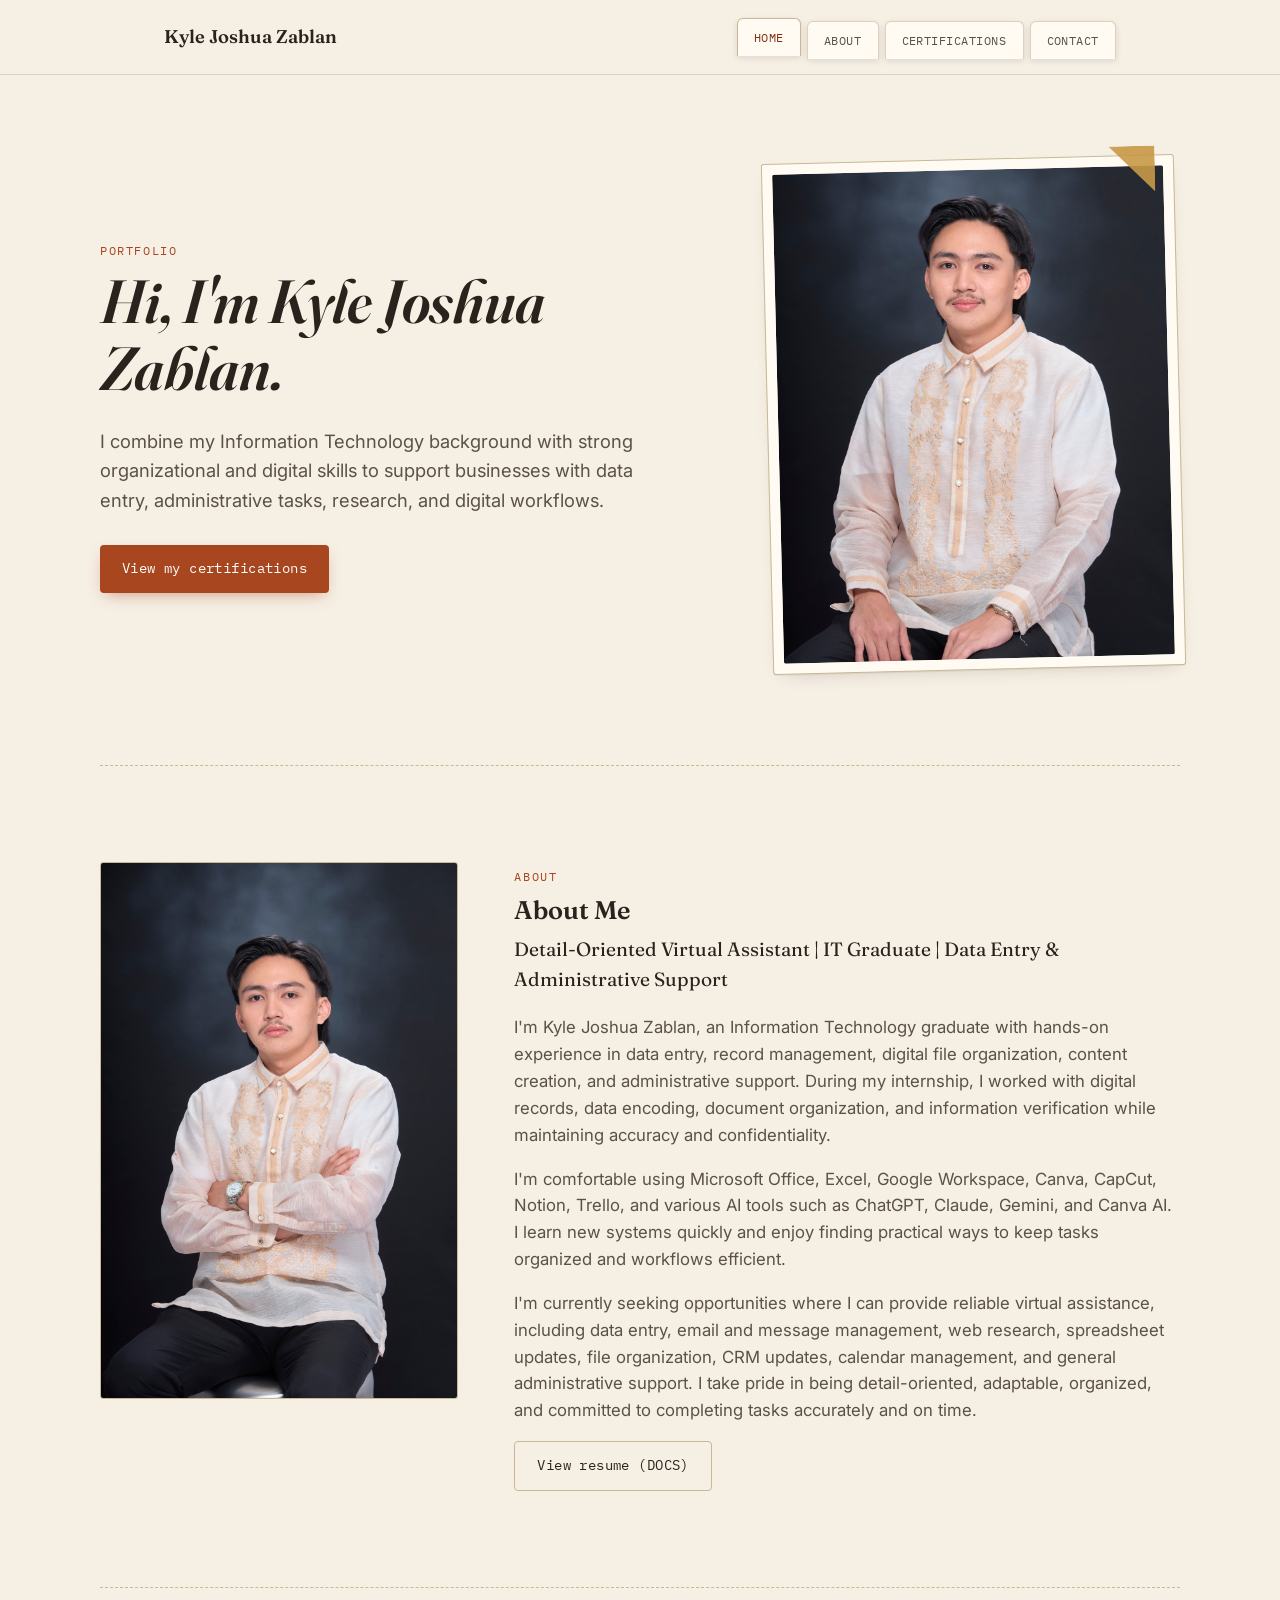
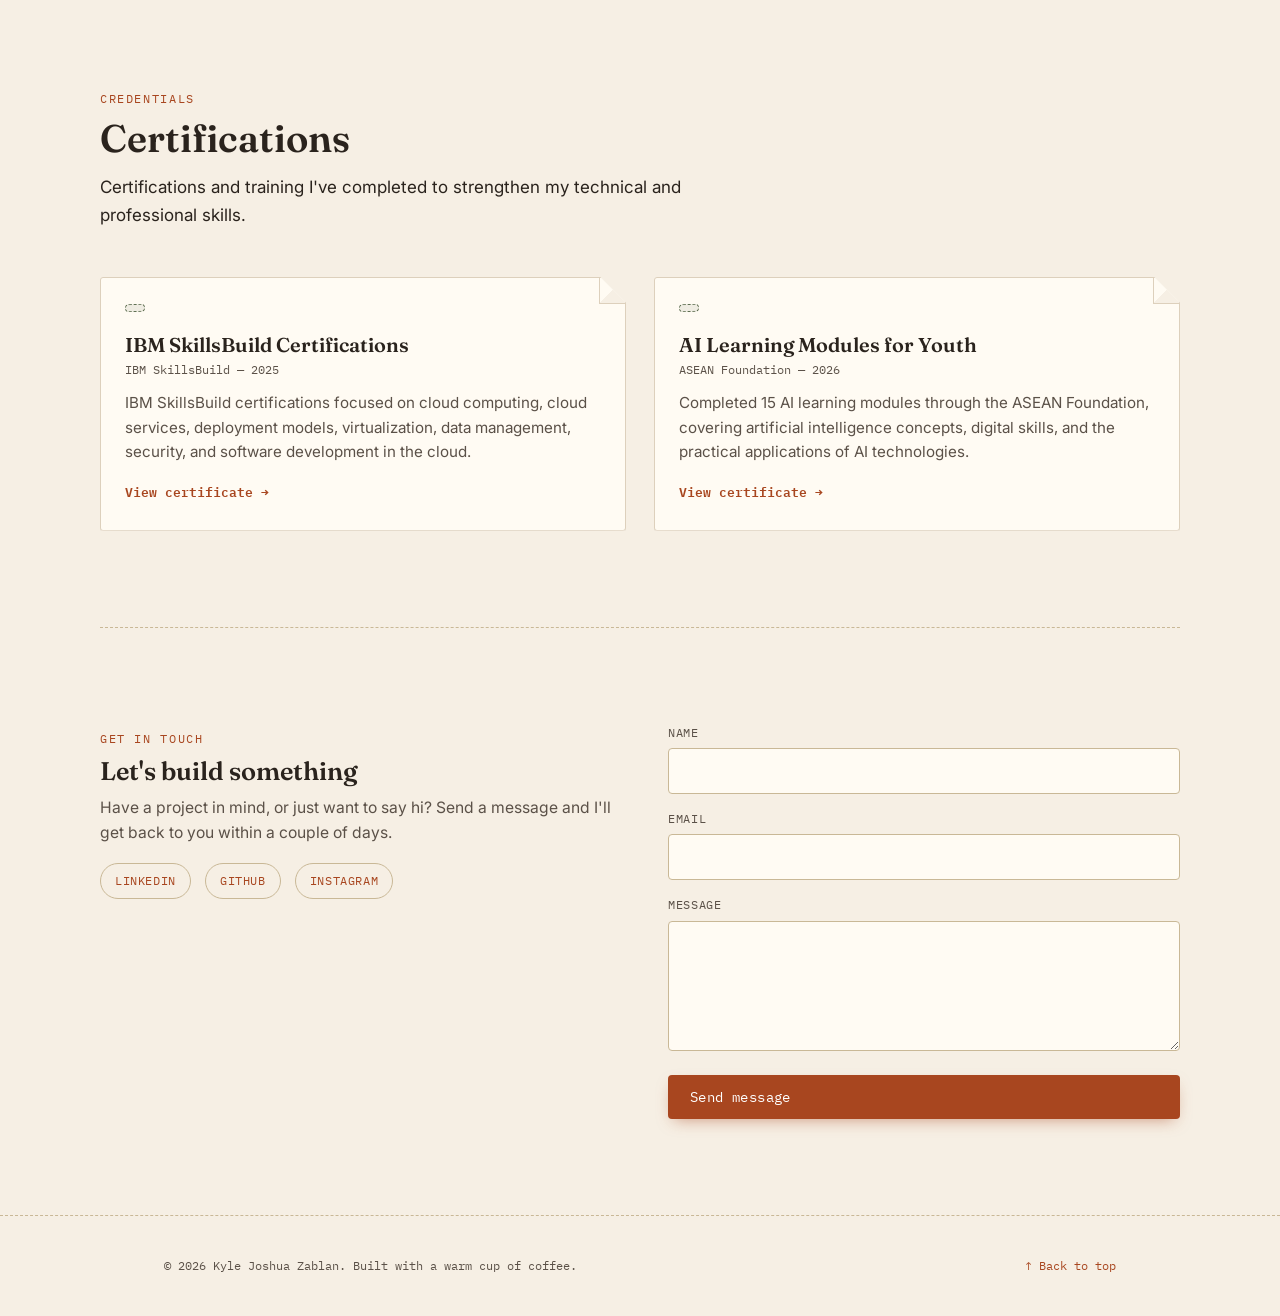
==== index.html @ 8d076476 "Add files via upload" ====
<!DOCTYPE html>
<html lang="en">
<head>
<meta charset="UTF-8">
<meta name="viewport" content="width=device-width, initial-scale=1.0">
<title>Kyle Joshua Zablan — Portfolio</title>
<meta name="description" content="Designer &amp; developer portfolio — selected work, resume, certifications, and contact.">
<link rel="preconnect" href="https://fonts.googleapis.com">
<link href="https://fonts.googleapis.com/css2?family=Fraunces:ital,opsz,wght@0,9..144,400;0,9..144,600;1,9..144,500&family=Inter:wght@400;500;600;700&family=IBM+Plex+Mono:wght@400;500&display=swap" rel="stylesheet">
<link rel="stylesheet" href="style.css">
</head>
<body>

<!-- ============================================
     HEADER / NAV
============================================= -->
<header class="wf-header">
  <div class="wf-header-inner">
    <a class="wf-brand" href="#home">Kyle Joshua Zablan</a>

    <button class="wf-nav-toggle" aria-label="Toggle navigation" aria-expanded="false">
      <span></span>
    </button>

    <ul class="wf-tabs" id="wf-primary-tabs">
      <li><a href="#home">Home</a></li>
      <li><a href="#about">About</a></li>
      <li><a href="#certifications">Certifications</a></li>
      <li><a href="#contact">Contact</a></li>
    </ul>
  </div>
</header>

<main>

  <!-- ============================================
       HERO
============================================= -->
  <section id="home" class="wf-section wf-hero wf-container">
    <div>
      <span class="wf-eyebrow">Portfolio</span>
      <h1>Hi, I'm Kyle Joshua Zablan.</h1>
      <p class="wf-sub">
        I combine my Information Technology background with strong organizational and digital skills to support 
        businesses with data entry, administrative tasks, research, and digital workflows.
      </p>
      <a class="wf-btn" href="#certifications">View my certifications</a>
    </div>

    <div class="wf-hero-photo">
      <img src="pictures\ABBD6137.JPEG" alt="Portrait of Kyle Joshua Zablan">
    </div>
  </section>


  <!-- ============================================
       ABOUT
============================================= -->
  <section id="about" class="wf-section wf-container wf-fade-in">
    <div class="wf-about">

      <div class="wf-about-photo">
        <img src="pictures\ORDQ8605.JPEG" alt="Kyle Joshua Zablan at work">
      </div>

      <div>
        <span class="wf-eyebrow">About</span>
        <h2>About Me</h2>

        <div class="wf-about-bio">
          <p>
            Detail-Oriented Virtual Assistant | IT Graduate | Data Entry & Administrative Support
          </p>

          <p>
            I'm Kyle Joshua Zablan, an Information Technology graduate with hands-on experience in data entry, record management,
            digital file organization, content creation, and administrative support. During my internship, I worked with digital records,
            data encoding, document organization, and information verification while maintaining accuracy and confidentiality.</p>
          <p>
            I'm comfortable using Microsoft Office, Excel, Google Workspace, Canva, CapCut, Notion, Trello, and various AI tools such as
            ChatGPT, Claude, Gemini, and Canva AI. I learn new systems quickly and enjoy finding practical ways to keep tasks organized 
            and workflows efficient.</p>
          <p>
            I'm currently seeking opportunities where I can provide reliable virtual assistance, including data entry, email and message 
            management, web research, spreadsheet updates, file organization, CRM updates, calendar management, and general administrative
            support. I take pride in being detail-oriented, adaptable, organized, and committed to completing tasks accurately and on time.</p>
        </div>

        <a class="wf-btn wf-btn-ghost"
           href="https://docs.google.com/document/d/1jFrZk2S_K6c-Wsl9xhwJBnlsjXEmXntvbH7w4dUqqzw/edit?usp=sharing"
           target="_blank"
           rel="noopener">
          View resume (DOCS)
        </a>
      </div>

    </div>
  </section>

  <!-- ============================================
       CERTIFICATIONS
       Add your certificates here
============================================= -->
  <section id="certifications" class="wf-section wf-container wf-fade-in">

    <div class="wf-section-head">
      <span class="wf-eyebrow">Credentials</span>
      <h2>Certifications</h2>

      <p>
        Certifications and training I've completed to strengthen
        my technical and professional skills.
      </p>
    </div>


    <div class="wf-grid">

      <!-- CERTIFICATION 1 -->
      <article class="wf-card">

        <span class="wf-card-tag">
          
        </span>

        <h3>
          IBM SkillsBuild Certifications
        </h3>

        <p class="wf-card-meta">
          IBM SkillsBuild — 2025
        </p>

        <p class="wf-card-excerpt">
          IBM SkillsBuild certifications focused on cloud computing, cloud services, deployment models, 
          virtualization, data management, security, and software development in the cloud.
        </p>

        <a class="wf-card-link"
           href="IBM SkillsBuild Certificate.pdf"
           target="_blank"
           rel="noopener">
          View certificate
         
        </a>

      </article>


      <!-- CERTIFICATION 2 -->
      <article class="wf-card">

        <span class="wf-card-tag">
          
        </span>

        <h3>
          AI Learning Modules for Youth
        </h3>

        <p class="wf-card-meta">
          ASEAN Foundation — 2026
        </p>

        <p class="wf-card-excerpt">
          Completed 15 AI learning modules through the ASEAN Foundation, covering artificial intelligence concepts, 
          digital skills, and the practical applications of AI technologies.
        </p>

        <a class="wf-card-link"
           href="AI Learning Modules for Youth Certificate.pdf"
           target="_blank"
           rel="noopener">
          View certificate
        </a>

      </article>


      <!-- CERTIFICATION 3 
      <article class="wf-card">

        <span class="wf-card-tag">
          Virtual Assistance
        </span>

        <h3>
          Virtual Assistant Certification
        </h3>

        <p class="wf-card-meta">
          Issuing Organization · 2026
        </p>

        <p class="wf-card-excerpt">
          Training focused on administrative support, communication,
          productivity tools, and remote work.
        </p>

        <a class="wf-card-link"
           href="certifications/virtual-assistant-certification.pdf"
           target="_blank"
           rel="noopener">
          View certificate
        </a>

      </article>


      ============================================
      COPY THIS BLOCK TO ADD ANOTHER CERTIFICATE
      ============================================

      <article class="wf-card">

        <span class="wf-card-tag">
          CATEGORY
        </span>

        <h3>
          CERTIFICATION NAME
        </h3>

        <p class="wf-card-meta">
          ISSUING ORGANIZATION · YEAR
        </p>

        <p class="wf-card-excerpt">
          Short description of your certification.
        </p>

        <a class="wf-card-link"
           href="certifications/YOUR-FILE.pdf"
           target="_blank"
           rel="noopener">
          View certificate
        </a>

      </article>

      -->

    </div>
  </section>


  <!-- ============================================
       CONTACT
============================================= -->
  <section id="contact" class="wf-section wf-container wf-fade-in">

    <div class="wf-contact">

      <div>

        <span class="wf-eyebrow">Get in touch</span>

        <h2>Let's build something</h2>

        <p class="wf-contact-side">
          Have a project in mind, or just want to say hi?
          Send a message and I'll get back to you within a couple of days.
        </p>

        <div class="wf-social">

          <a href="#" target="_blank" rel="noopener">
            LinkedIn
          </a>

          <a href="#" target="_blank" rel="noopener">
            GitHub
          </a>

          <a href="#" target="_blank" rel="noopener">
            Instagram
          </a>

        </div>

      </div>


      <div>

        <div id="wf-form-msg"
             class="wf-form-msg"
             hidden>
        </div>

        <form class="wf-form" id="wf-contact-form">

          <div class="wf-field">

            <label for="wf_name">
              Name
            </label>

            <input type="text"
                   id="wf_name"
                   name="name"
                   required>

          </div>


          <div class="wf-field">

            <label for="wf_email">
              Email
            </label>

            <input type="email"
                   id="wf_email"
                   name="email"
                   required>

          </div>


          <div class="wf-field">

            <label for="wf_message">
              Message
            </label>

            <textarea id="wf_message"
                      name="message"
                      required></textarea>

          </div>


          <button type="submit" class="wf-btn">
            Send message
          </button>

        </form>

      </div>

    </div>

  </section>

</main>


<!-- ============================================
     FOOTER
============================================= -->
<footer class="wf-footer">

  <div class="wf-container wf-footer-inner">

    <span class="wf-footer-text">
      © 2026 Kyle Joshua Zablan. Built with a warm cup of coffee.
    </span>

    <a class="wf-to-top" href="#home">
      ↑ Back to top
    </a>

  </div>

</footer>


<script src="script.js"></script>

</body>
</html>
---- style.css ----
/*
  Warmfolio — static portfolio stylesheet
  A one-page portfolio built around the idea of a physical portfolio
  folder: tabbed navigation, index-card projects, a stitched resume
  timeline. Plain CSS, no build step, no framework.
*/

/* ---------------------------------------------
   0. Design tokens
--------------------------------------------- */
:root{
  --color-paper: #F6EFE4;      /* warm cream page background */
  --color-card:  #FFFBF3;      /* card surface, slightly lighter */
  --color-ink:   #2A231D;      /* warm near-black for text */
  --color-ink-soft: #5B5148;   /* muted body text */
  --color-rust:  #A8461F;      /* primary accent: burnt terracotta */
  --color-rust-dark: #833011;
  --color-gold:  #C89A48;      /* secondary accent: brass */
  --color-moss:  #5F6F52;      /* tertiary accent: deep sage */
  --color-line:  #DDD0BC;      /* hairline / stitch color */
  --color-line-strong: #C9B896;

  --font-display: "Fraunces", Georgia, serif;
  --font-body: "Inter", -apple-system, BlinkMacSystemFont, "Segoe UI", sans-serif;
  --font-mono: "IBM Plex Mono", ui-monospace, SFMono-Regular, monospace;

  --radius-card: 3px;
  --shadow-card: 0 1px 0 rgba(42,35,29,0.05), 0 8px 20px -12px rgba(42,35,29,0.25);
  --shadow-tab: 0 2px 6px rgba(42,35,29,0.12);

  --max-width: 1080px;
  --gutter: clamp(20px, 5vw, 64px);
}

/* ---------------------------------------------
   1. Reset & base
--------------------------------------------- */
*, *::before, *::after{ box-sizing: border-box; }
html{ scroll-behavior: smooth; }
@media (prefers-reduced-motion: reduce){
  html{ scroll-behavior: auto; }
  *, *::before, *::after{ animation-duration: 0.01ms !important; animation-iteration-count: 1 !important; transition-duration: 0.01ms !important; }
}
body{
  margin: 0;
  background: var(--color-paper);
  color: var(--color-ink);
  font-family: var(--font-body);
  font-size: 17px;
  line-height: 1.6;
  -webkit-font-smoothing: antialiased;
}
img{ max-width: 100%; display: block; }
a{ color: var(--color-rust); text-decoration: none; }
a:hover{ color: var(--color-rust-dark); }
h1,h2,h3,h4{ font-family: var(--font-display); font-weight: 600; line-height: 1.1; margin: 0 0 0.4em; color: var(--color-ink); }
p{ margin: 0 0 1em; }
ul{ margin:0; padding:0; list-style:none; }
button{ font-family: inherit; }
:focus-visible{ outline: 2px solid var(--color-rust); outline-offset: 3px; }

.wf-container{ max-width: var(--max-width); margin: 0 auto; padding: 0 var(--gutter); }
.wf-eyebrow{
  font-family: var(--font-mono);
  font-size: 0.72rem;
  letter-spacing: 0.14em;
  text-transform: uppercase;
  color: var(--color-rust);
  display: inline-block;
  margin-bottom: 0.75em;
}
.wf-section{ padding: 96px 0; position: relative; }
.wf-section + .wf-section{ border-top: 1px dashed var(--color-line-strong); }
.wf-section-head{ max-width: 620px; margin-bottom: 48px; }
.wf-section-head h2{ font-size: clamp(1.8rem, 3vw, 2.4rem); }
.wf-fade-in{ opacity: 0; transform: translateY(14px); transition: opacity .6s ease, transform .6s ease; }
.wf-fade-in.is-visible{ opacity: 1; transform: none; }

/* ---------------------------------------------
   2. Header / folder-tab navigation
--------------------------------------------- */
.wf-header{
  position: sticky; top: 0; z-index: 40;
  background: var(--color-paper);
  border-bottom: 1px solid var(--color-line);
}
.wf-header-inner{
  display: flex; align-items: center; justify-content: space-between;
  padding: 18px var(--gutter);
  max-width: var(--max-width); margin: 0 auto;
}
.wf-brand{ font-family: var(--font-display); font-weight: 600; font-size: 1.15rem; color: var(--color-ink); }
.wf-brand:hover{ color: var(--color-ink); }

.wf-tabs{ display: flex; gap: 6px; }
.wf-tabs li{ position: relative; }
.wf-tabs a{
  display: inline-block;
  font-family: var(--font-mono);
  font-size: 0.78rem;
  letter-spacing: 0.04em;
  text-transform: uppercase;
  color: var(--color-ink-soft);
  background: var(--color-card);
  padding: 9px 16px 8px;
  border: 1px solid var(--color-line);
  border-bottom: none;
  border-radius: 6px 6px 0 0;
  transform: translateY(3px);
  box-shadow: var(--shadow-tab);
}
.wf-tabs a:hover, .wf-tabs a.is-active{
  color: var(--color-rust-dark);
  transform: translateY(0);
  border-color: var(--color-line-strong);
}

.wf-nav-toggle{
  display: none;
  background: none; border: 1px solid var(--color-line-strong); border-radius: 6px;
  padding: 8px 10px; cursor: pointer;
}
.wf-nav-toggle span, .wf-nav-toggle span::before, .wf-nav-toggle span::after{
  content: ""; display: block; width: 20px; height: 2px; background: var(--color-ink); position: relative;
}
.wf-nav-toggle span::before{ position: absolute; top: -6px; }
.wf-nav-toggle span::after{ position: absolute; top: 6px; }

@media (max-width: 780px){
  .wf-nav-toggle{ display: block; }
  .wf-tabs{
    position: absolute; top: 100%; left: 0; right: 0;
    flex-direction: column; gap: 0;
    background: var(--color-paper);
    border-bottom: 1px solid var(--color-line);
    padding: 8px var(--gutter) 16px;
    display: none;
  }
  .wf-tabs.is-open{ display: flex; }
  .wf-tabs a{ border-radius: 6px; border-bottom: 1px solid var(--color-line); transform: none; box-shadow: none; width: 100%; }
}

/* ---------------------------------------------
   3. Hero
--------------------------------------------- */
.wf-hero{
  padding: 84px 0 96px;
  display: grid;
  grid-template-columns: 1.2fr 0.8fr;
  gap: 48px;
  align-items: center;
}
.wf-hero h1{
  font-size: clamp(2.4rem, 5vw, 3.8rem);
  font-style: italic;
  font-variation-settings: "opsz" 144;
}
.wf-hero .wf-sub{ font-size: 1.15rem; color: var(--color-ink-soft); max-width: 46ch; margin-bottom: 1.6em; }
.wf-btn{
  display: inline-flex; align-items: center; gap: 8px;
  background: var(--color-rust); color: #fff;
  font-family: var(--font-mono); font-size: 0.85rem; letter-spacing: 0.03em;
  padding: 13px 22px; border-radius: 4px;
  border: none; cursor: pointer;
  box-shadow: 0 6px 16px -6px rgba(168,70,31,0.55);
}
.wf-btn:hover{ background: var(--color-rust-dark); color: #fff; }
.wf-btn.wf-btn-ghost{
  background: transparent; color: var(--color-ink); border: 1px solid var(--color-line-strong);
  box-shadow: none;
}
.wf-btn.wf-btn-ghost:hover{ border-color: var(--color-rust); color: var(--color-rust-dark); }

.wf-hero-photo{
  position: relative;
  border: 1px solid var(--color-line-strong);
  border-radius: var(--radius-card);
  background: var(--color-card);
  padding: 10px;
  box-shadow: var(--shadow-card);
  transform: rotate(-1.4deg);
}
.wf-hero-photo img{ border-radius: 2px; aspect-ratio: 4/5; object-fit: cover; width: 100%; }
.wf-hero-photo::after{
  content: "";
  position: absolute; inset: -6px -6px auto auto; top: -10px; right: 18px;
  width: 46px; height: 46px;
  background: var(--color-gold);
  clip-path: polygon(0 0, 100% 0, 100% 100%);
  opacity: 0.9;
}

@media (max-width: 780px){
  .wf-hero{ grid-template-columns: 1fr; }
  .wf-hero-photo{ order: -1; max-width: 260px; margin: 0 auto; }
}

/* ---------------------------------------------
   4. About
--------------------------------------------- */
.wf-about{ display: grid; grid-template-columns: 0.7fr 1.3fr; gap: 56px; align-items: start; }
.wf-about-photo{ border-radius: var(--radius-card); overflow: hidden; border: 1px solid var(--color-line-strong); }
.wf-about-bio{ font-size: 1.05rem; color: var(--color-ink-soft); }
.wf-about-bio p:first-child{ font-size: 1.2rem; color: var(--color-ink); font-family: var(--font-display); }
@media (max-width: 780px){ .wf-about{ grid-template-columns: 1fr; } .wf-about-photo{ max-width: 220px; } }

/* ---------------------------------------------
   5. Work — index-card project grid
--------------------------------------------- */
.wf-grid{ display: grid; grid-template-columns: repeat(auto-fit, minmax(280px, 1fr)); gap: 28px; }
.wf-card{
  position: relative;
  background: var(--color-card);
  border: 1px solid var(--color-line);
  border-radius: var(--radius-card);
  padding: 26px 24px 24px;
  box-shadow: var(--shadow-card);
  clip-path: polygon(0 0, calc(100% - 26px) 0, 100% 26px, 100% 100%, 0 100%);
}
.wf-card::before{
  content: "";
  position: absolute; top: 0; right: 0;
  width: 26px; height: 26px;
  background: linear-gradient(135deg, transparent 50%, var(--color-paper) 50%);
  border-left: 1px solid var(--color-line);
  border-bottom: 1px solid var(--color-line);
}
.wf-card-tag{
  display: inline-block;
  font-family: var(--font-mono); font-size: 0.68rem; letter-spacing: 0.08em; text-transform: uppercase;
  color: var(--color-moss);
  background: rgba(95,111,82,0.1);
  border: 1px dashed var(--color-moss);
  padding: 3px 9px;
  border-radius: 20px;
  transform: rotate(-2deg);
  margin-bottom: 14px;
}
.wf-card h3{ font-size: 1.25rem; margin-bottom: 4px; }
.wf-card h3 a{ color: var(--color-ink); }
.wf-card h3 a:hover{ color: var(--color-rust-dark); }
.wf-card-meta{ font-family: var(--font-mono); font-size: 0.76rem; color: var(--color-ink-soft); margin-bottom: 12px; }
.wf-card-excerpt{ color: var(--color-ink-soft); font-size: 0.95rem; margin-bottom: 14px; }
.wf-card-link{ font-family: var(--font-mono); font-size: 0.82rem; font-weight: 600; }
.wf-card-link::after{ content: " →"; }

/* ---------------------------------------------
   6. Resume — stitched timeline
--------------------------------------------- */
.wf-resume-cols{ display: grid; grid-template-columns: 1fr 1fr; gap: 56px; }
.wf-resume-col h3{
  font-family: var(--font-mono); font-size: 0.85rem; letter-spacing: 0.1em; text-transform: uppercase;
  color: var(--color-rust); margin-bottom: 22px; padding-bottom: 10px;
  border-bottom: 1px dashed var(--color-line-strong);
}
.wf-resume-item{ display: grid; grid-template-columns: 96px 1fr; gap: 18px; padding: 16px 0; border-bottom: 1px dotted var(--color-line); }
.wf-resume-item:last-child{ border-bottom: none; }
.wf-resume-date{ font-family: var(--font-mono); font-size: 0.75rem; color: var(--color-ink-soft); padding-top: 4px; }
.wf-resume-role{ font-size: 1.05rem; margin-bottom: 2px; }
.wf-resume-org{ font-size: 0.9rem; color: var(--color-rust-dark); margin-bottom: 6px; font-weight: 600; }
.wf-resume-desc{ font-size: 0.92rem; color: var(--color-ink-soft); }
.wf-resume-empty{ color: var(--color-ink-soft); font-size: 0.9rem; font-style: italic; }
@media (max-width: 780px){ .wf-resume-cols{ grid-template-columns: 1fr; } }

/* ---------------------------------------------
   7. Contact
--------------------------------------------- */
.wf-contact{ display: grid; grid-template-columns: 1fr 1fr; gap: 56px; }
.wf-form{ display: grid; gap: 16px; }
.wf-field label{ display: block; font-family: var(--font-mono); font-size: 0.72rem; text-transform: uppercase; letter-spacing: 0.06em; color: var(--color-ink-soft); margin-bottom: 6px; }
.wf-field input, .wf-field textarea{
  width: 100%; font-family: var(--font-body); font-size: 1rem;
  padding: 12px 14px; border: 1px solid var(--color-line-strong); border-radius: 4px;
  background: var(--color-card); color: var(--color-ink);
}
.wf-field textarea{ min-height: 130px; resize: vertical; }
.wf-honeypot{ position: absolute; left: -9999px; opacity: 0; }
.wf-form-msg{ padding: 12px 16px; border-radius: 4px; font-size: 0.92rem; margin-bottom: 8px; }
.wf-form-msg.success{ background: rgba(95,111,82,0.14); color: var(--color-moss); border: 1px solid var(--color-moss); }
.wf-form-msg.error{ background: rgba(168,70,31,0.1); color: var(--color-rust-dark); border: 1px solid var(--color-rust); }

.wf-contact-side{ font-size: 0.98rem; color: var(--color-ink-soft); }
.wf-contact-side a{ color: var(--color-ink); font-weight: 600; }
.wf-social{ display: flex; gap: 14px; margin-top: 18px; flex-wrap: wrap; }
.wf-social a{
  font-family: var(--font-mono); font-size: 0.78rem; text-transform: uppercase; letter-spacing: 0.05em;
  border: 1px solid var(--color-line-strong); border-radius: 20px; padding: 7px 14px;
}
.wf-social a:hover{ border-color: var(--color-rust); color: var(--color-rust-dark); }
@media (max-width: 780px){ .wf-contact{ grid-template-columns: 1fr; } }

/* ---------------------------------------------
   8. Single project template
--------------------------------------------- */
.wf-single-project{ padding: 64px 0 96px; }
.wf-single-project header{ max-width: 720px; margin-bottom: 32px; }
.wf-single-project .wf-card-meta{ margin-bottom: 22px; }
.wf-single-project .wf-single-body{ max-width: 720px; font-size: 1.05rem; color: var(--color-ink-soft); }
.wf-single-project .wf-single-body img{ border-radius: var(--radius-card); margin: 24px 0; }
.wf-back-link{ font-family: var(--font-mono); font-size: 0.82rem; display: inline-block; margin-bottom: 28px; }
.wf-back-link::before{ content: "← "; }

/* ---------------------------------------------
   9. Blog fallback (index.php / single.php / page.php)
--------------------------------------------- */
.wf-blog{ padding: 64px 0 96px; max-width: 720px; margin: 0 auto; }
.wf-post-preview{ margin-bottom: 40px; padding-bottom: 40px; border-bottom: 1px dashed var(--color-line-strong); }
.wf-post-preview h2{ font-size: 1.5rem; }
.wf-post-preview .wf-card-meta{ margin-bottom: 10px; }

/* ---------------------------------------------
   10. Footer
--------------------------------------------- */
.wf-footer{ padding: 40px 0; border-top: 1px dashed var(--color-line-strong); }
.wf-footer-inner{ display: flex; align-items: center; justify-content: space-between; flex-wrap: wrap; gap: 12px; }
.wf-footer-text{ font-family: var(--font-mono); font-size: 0.78rem; color: var(--color-ink-soft); }
.wf-to-top{ font-family: var(--font-mono); font-size: 0.78rem; }
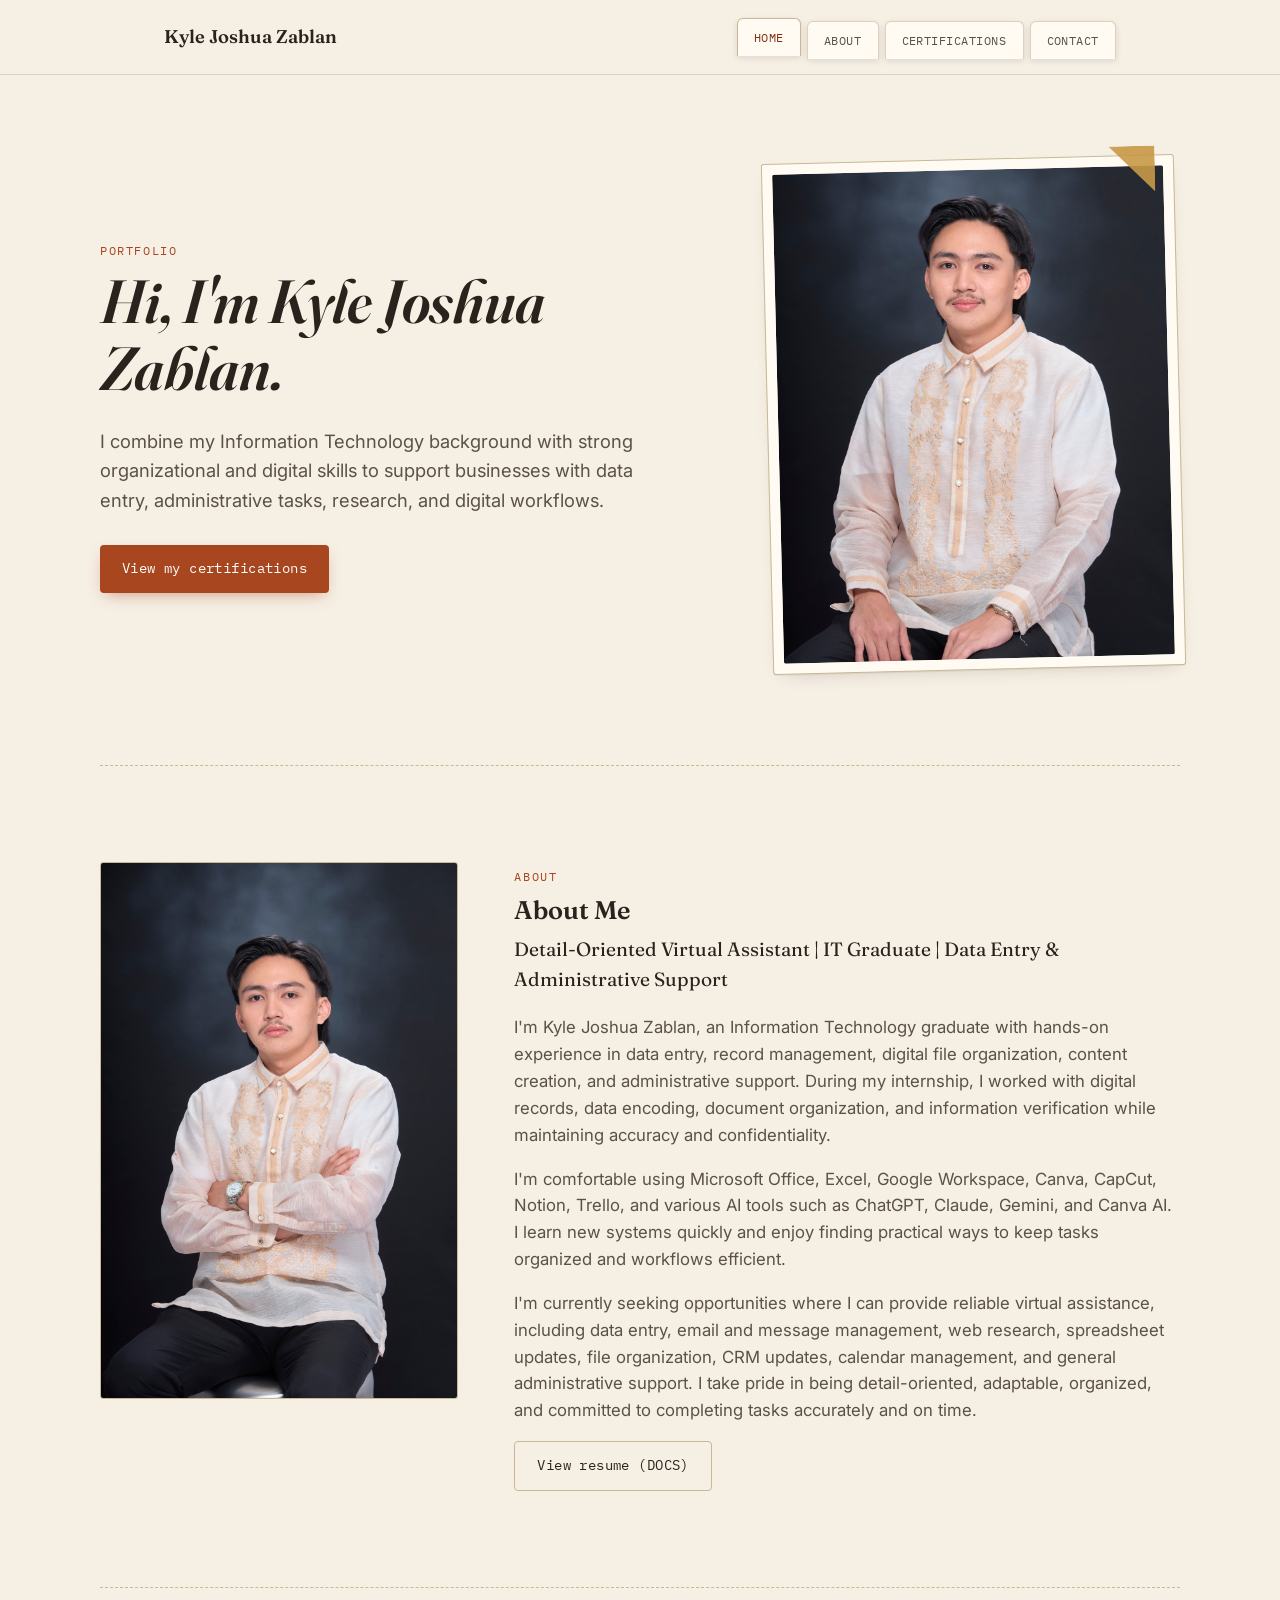
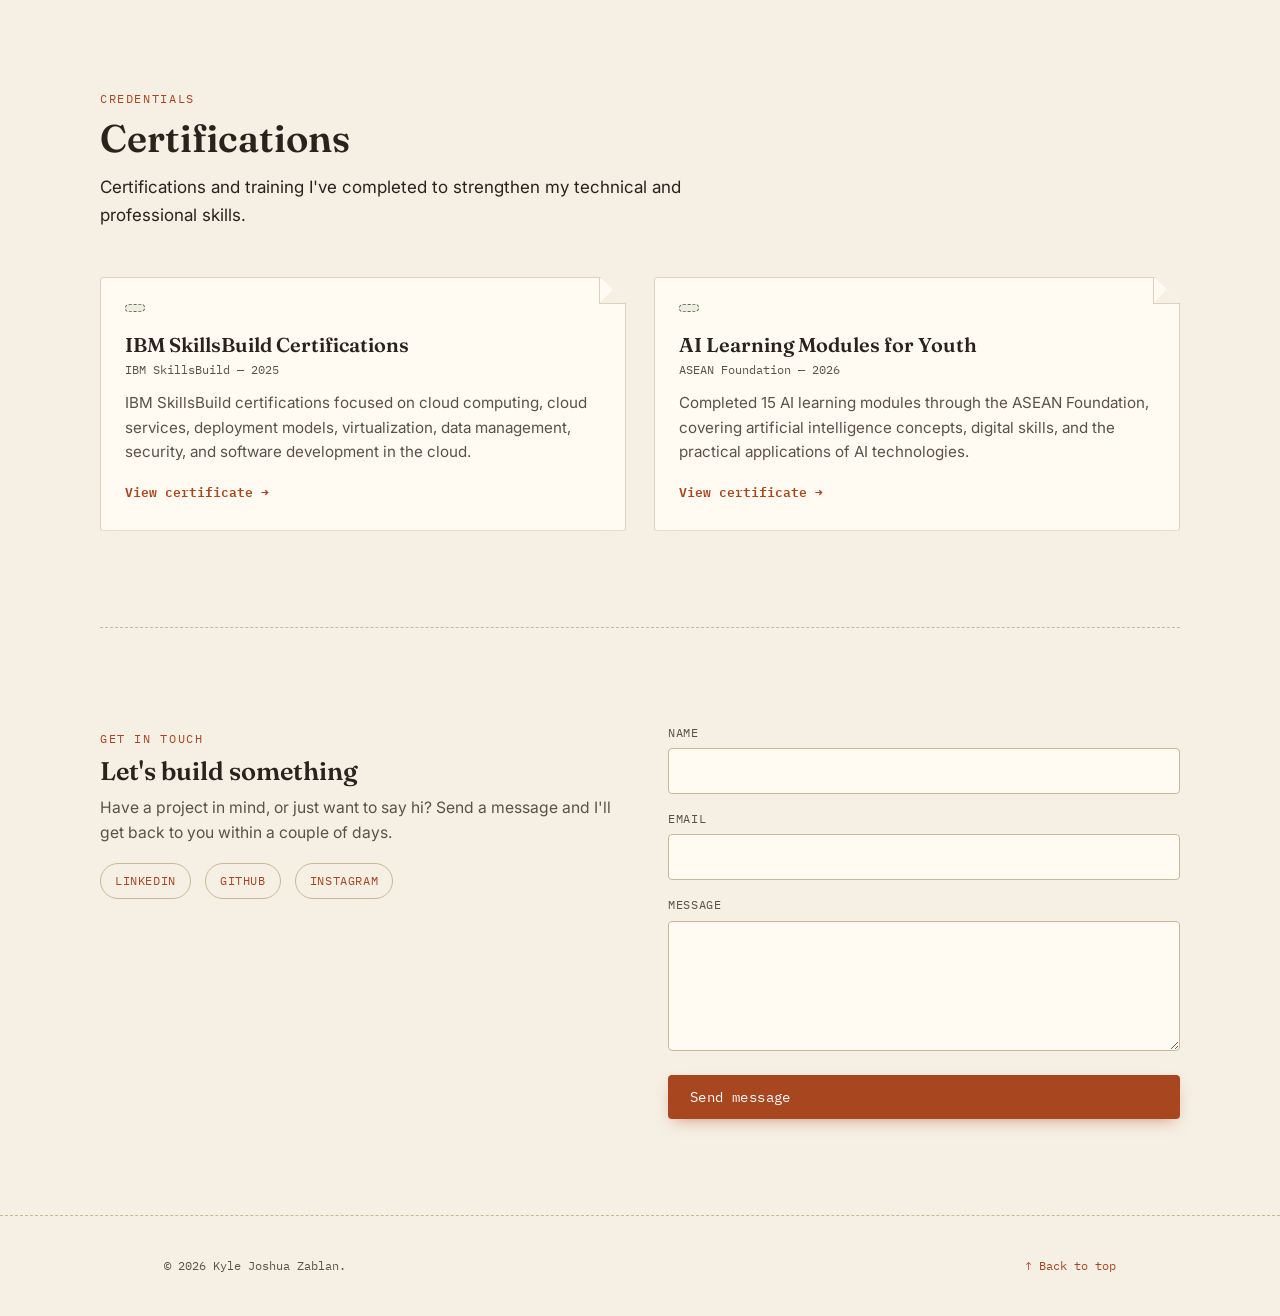
==== commit 674e553f: "Update index.html" ====
--- a/index.html
+++ b/index.html
@@ -354,7 +354,7 @@
   <div class="wf-container wf-footer-inner">
 
     <span class="wf-footer-text">
-      © 2026 Kyle Joshua Zablan. Built with a warm cup of coffee.
+      © 2026 Kyle Joshua Zablan.
     </span>
 
     <a class="wf-to-top" href="#home">
@@ -369,4 +369,4 @@
 <script src="script.js"></script>
 
 </body>
-</html>+</html>
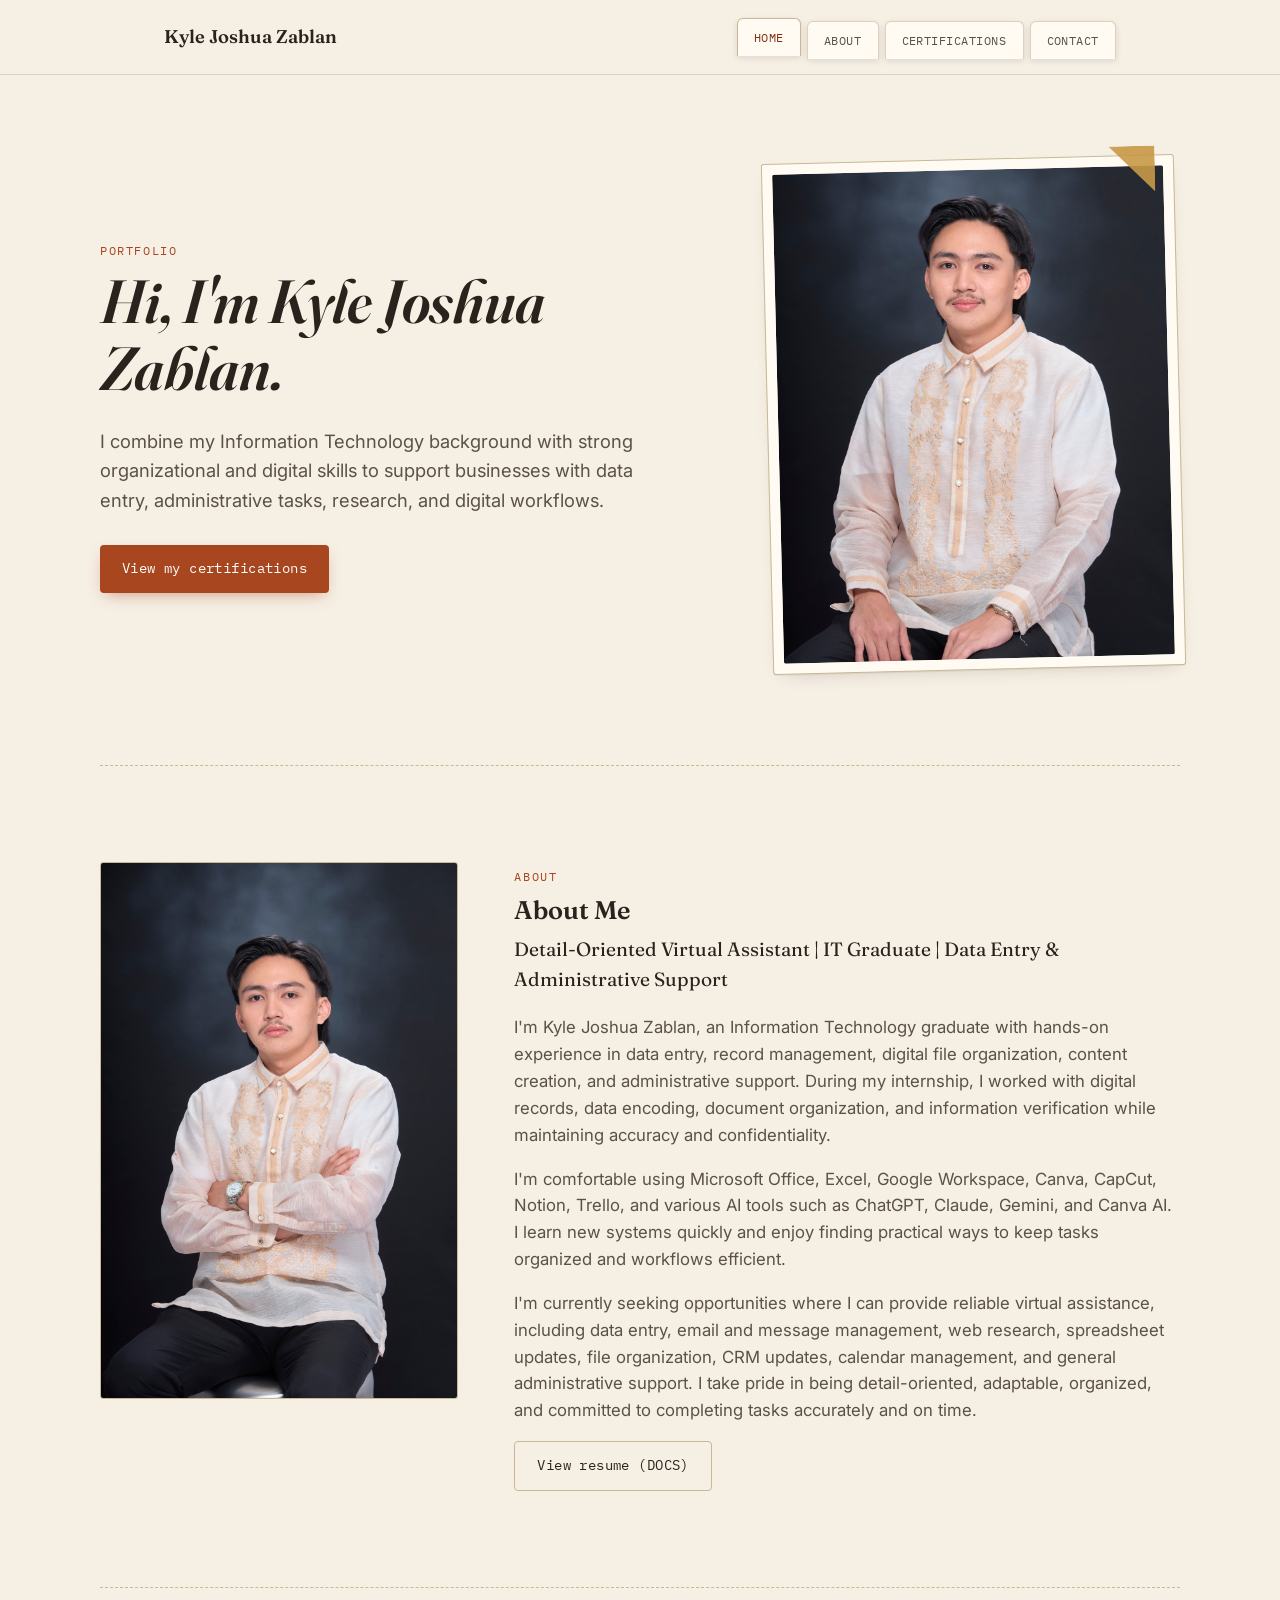
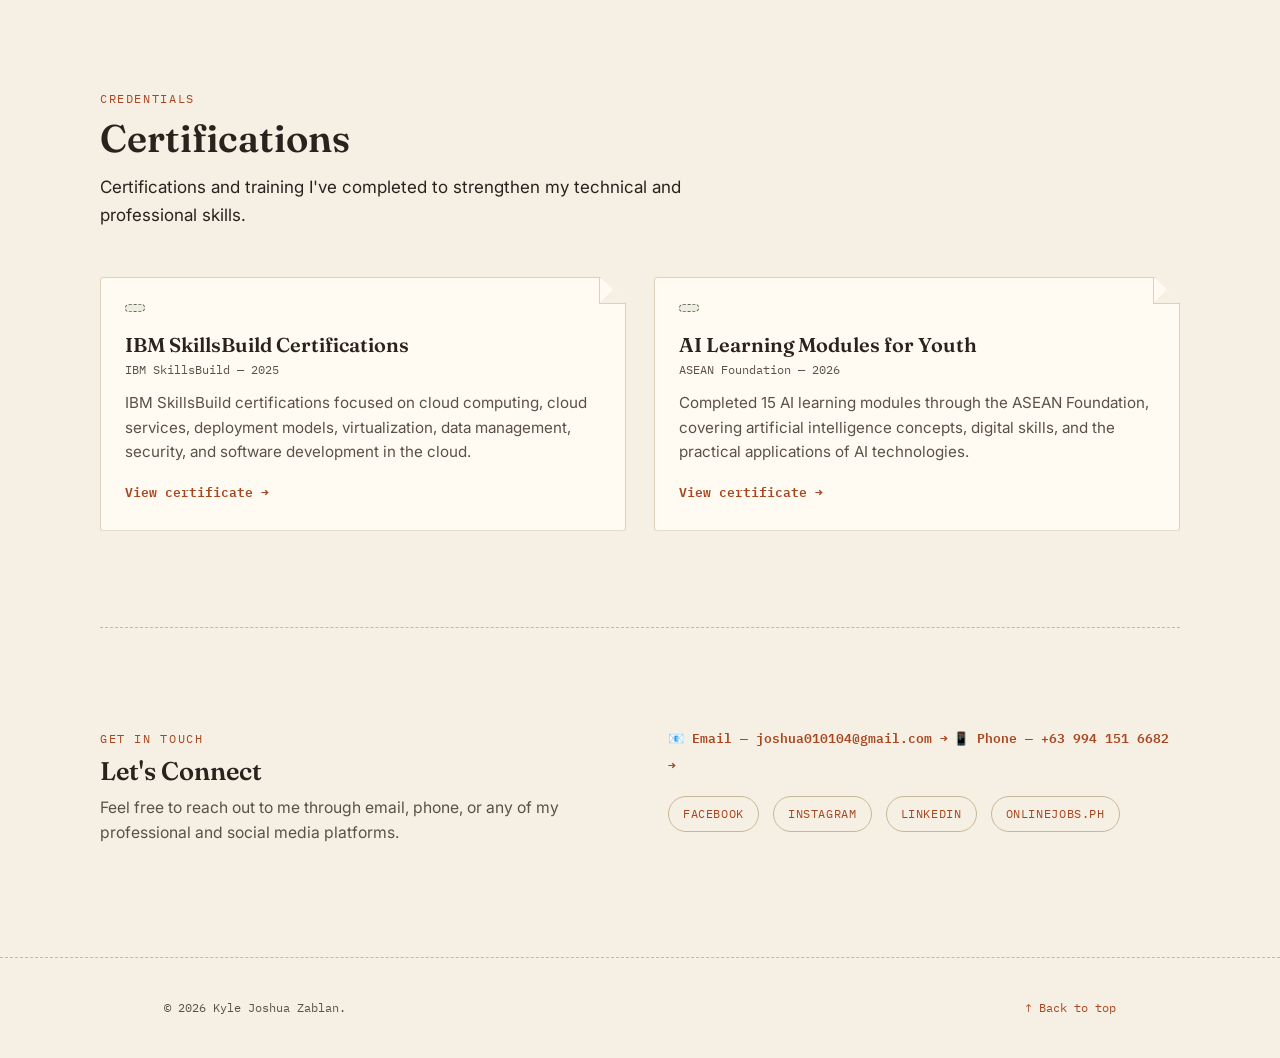
==== commit 2f5739ad: "Update index.html" ====
--- a/index.html
+++ b/index.html
@@ -245,103 +245,70 @@
 
 
   <!-- ============================================
-       CONTACT
-============================================= -->
-  <section id="contact" class="wf-section wf-container wf-fade-in">
-
-    <div class="wf-contact">
-
-      <div>
-
-        <span class="wf-eyebrow">Get in touch</span>
-
-        <h2>Let's build something</h2>
-
-        <p class="wf-contact-side">
-          Have a project in mind, or just want to say hi?
-          Send a message and I'll get back to you within a couple of days.
-        </p>
-
-        <div class="wf-social">
-
-          <a href="#" target="_blank" rel="noopener">
-            LinkedIn
-          </a>
-
-          <a href="#" target="_blank" rel="noopener">
-            GitHub
-          </a>
-
-          <a href="#" target="_blank" rel="noopener">
-            Instagram
-          </a>
-
-        </div>
+     CONTACT
+============================================= -->
+<section id="contact" class="wf-section wf-container wf-fade-in">
+
+  <div class="wf-contact">
+
+    <div>
+      <span class="wf-eyebrow">Get in touch</span>
+      <h2>Let's Connect</h2>
+
+      <p class="wf-contact-side">
+        Feel free to reach out to me through email, phone, or any of my
+        professional and social media platforms.
+      </p>
+    </div>
+
+    <div class="wf-contact-links">
+
+      <a class="wf-card-link" href="mailto:YOUR_EMAIL@gmail.com">
+        📧 Email — joshua010104@gmail.com
+      </a>
+
+      <a class="wf-card-link" href="tel:+63XXXXXXXXXX">
+        📱 Phone — +63 994 151 6682
+      </a>
+
+      <!-- Social Media -->
+      <div class="wf-social">
+
+        <!-- Facebook -->
+        <a href="https://www.facebook.com/kj.zablan.2024/"
+           target="_blank"
+           rel="noopener">
+          Facebook
+        </a>
+
+        <!-- Instagram -->
+        <a href="https://www.instagram.com/zablan_kyle/"
+           target="_blank"
+           rel="noopener">
+          Instagram
+        </a>
+
+        <!-- LinkedIn -->
+        <a href="https://www.linkedin.com/in/zablan-kyle-joshua-c-0b0a86415/"
+           target="_blank"
+           rel="noopener">
+          LinkedIn
+        </a>
+
+        <!-- OnlineJobs.ph -->
+        <a href="https://v2.onlinejobs.ph/jobseekers/info/2473832"
+           target="_blank"
+           rel="noopener">
+          OnlineJobs.ph
+        </a>
 
       </div>
 
-
-      <div>
-
-        <div id="wf-form-msg"
-             class="wf-form-msg"
-             hidden>
-        </div>
-
-        <form class="wf-form" id="wf-contact-form">
-
-          <div class="wf-field">
-
-            <label for="wf_name">
-              Name
-            </label>
-
-            <input type="text"
-                   id="wf_name"
-                   name="name"
-                   required>
-
-          </div>
-
-
-          <div class="wf-field">
-
-            <label for="wf_email">
-              Email
-            </label>
-
-            <input type="email"
-                   id="wf_email"
-                   name="email"
-                   required>
-
-          </div>
-
-
-          <div class="wf-field">
-
-            <label for="wf_message">
-              Message
-            </label>
-
-            <textarea id="wf_message"
-                      name="message"
-                      required></textarea>
-
-          </div>
-
-
-          <button type="submit" class="wf-btn">
-            Send message
-          </button>
-
-        </form>
-
-      </div>
-
-    </div>
-
-  </section>
+    </div>
+
+  </div>
+
+</section>
 
 </main>
 
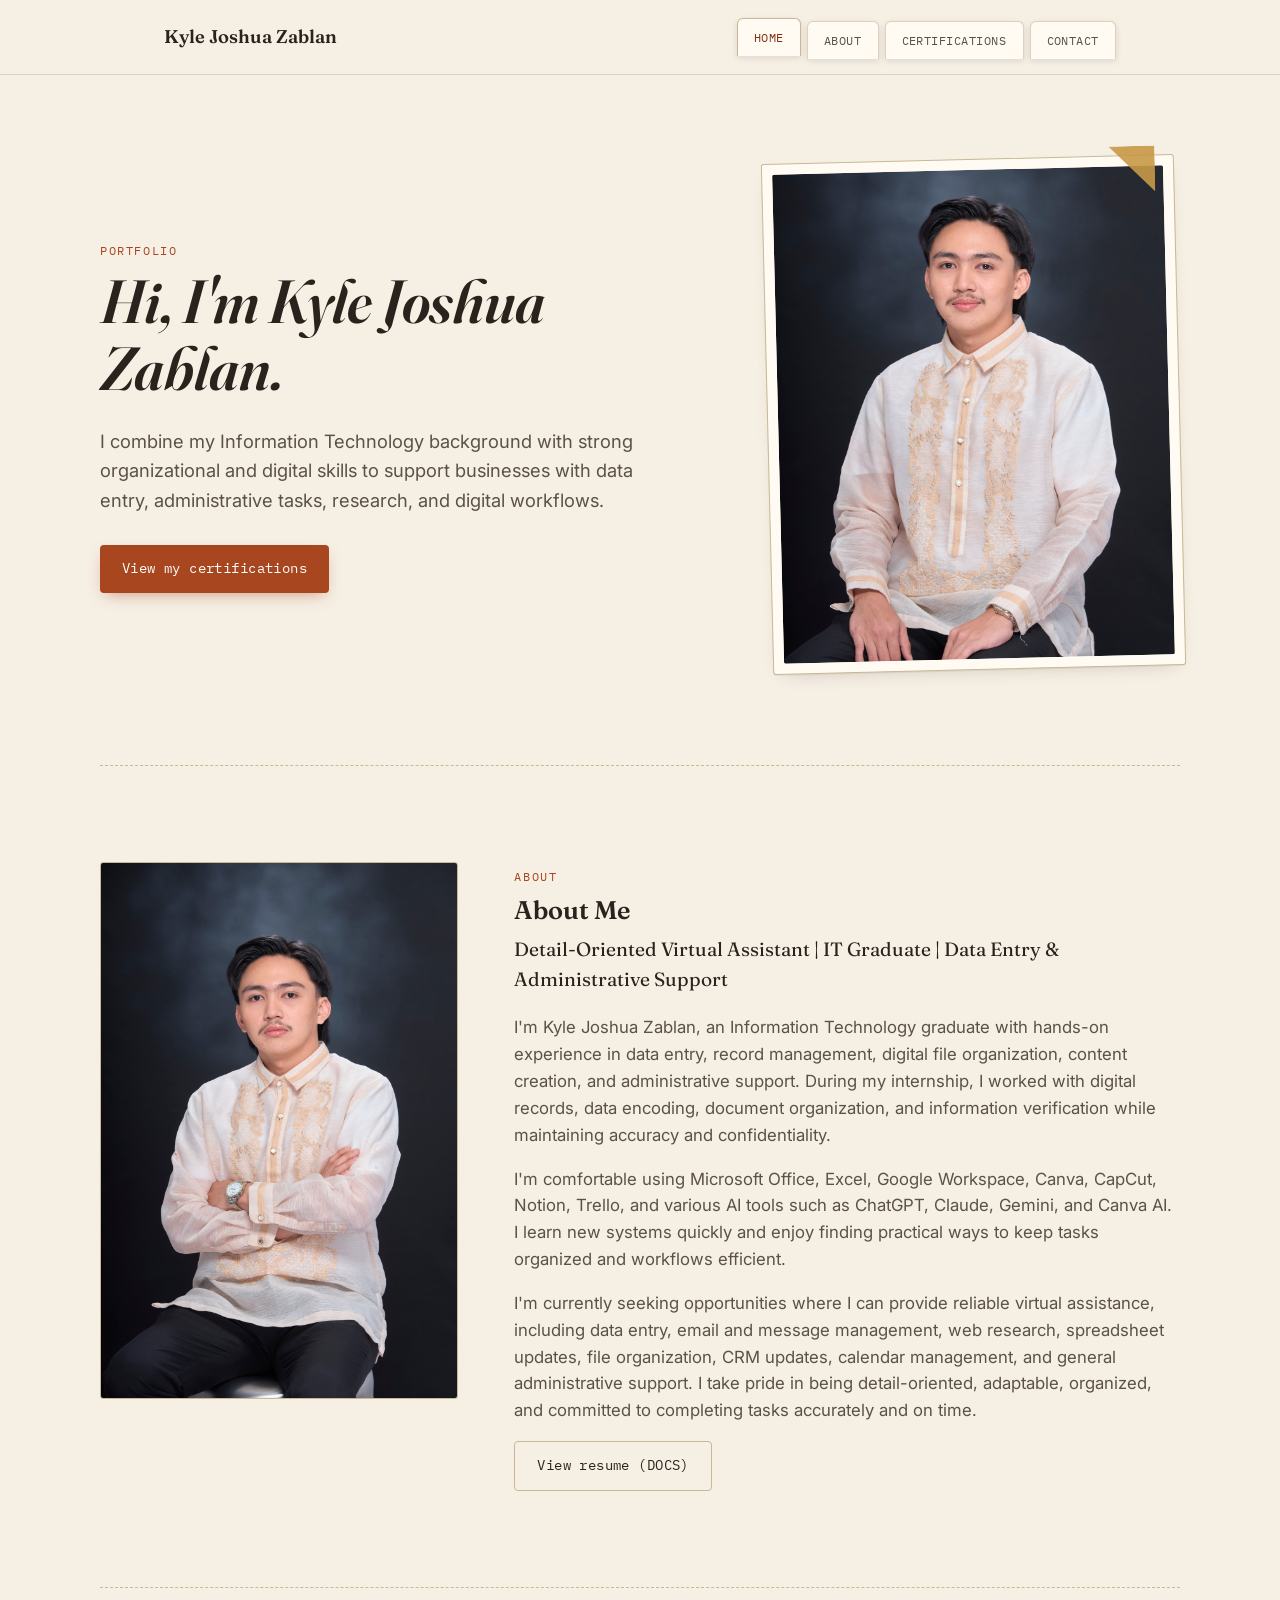
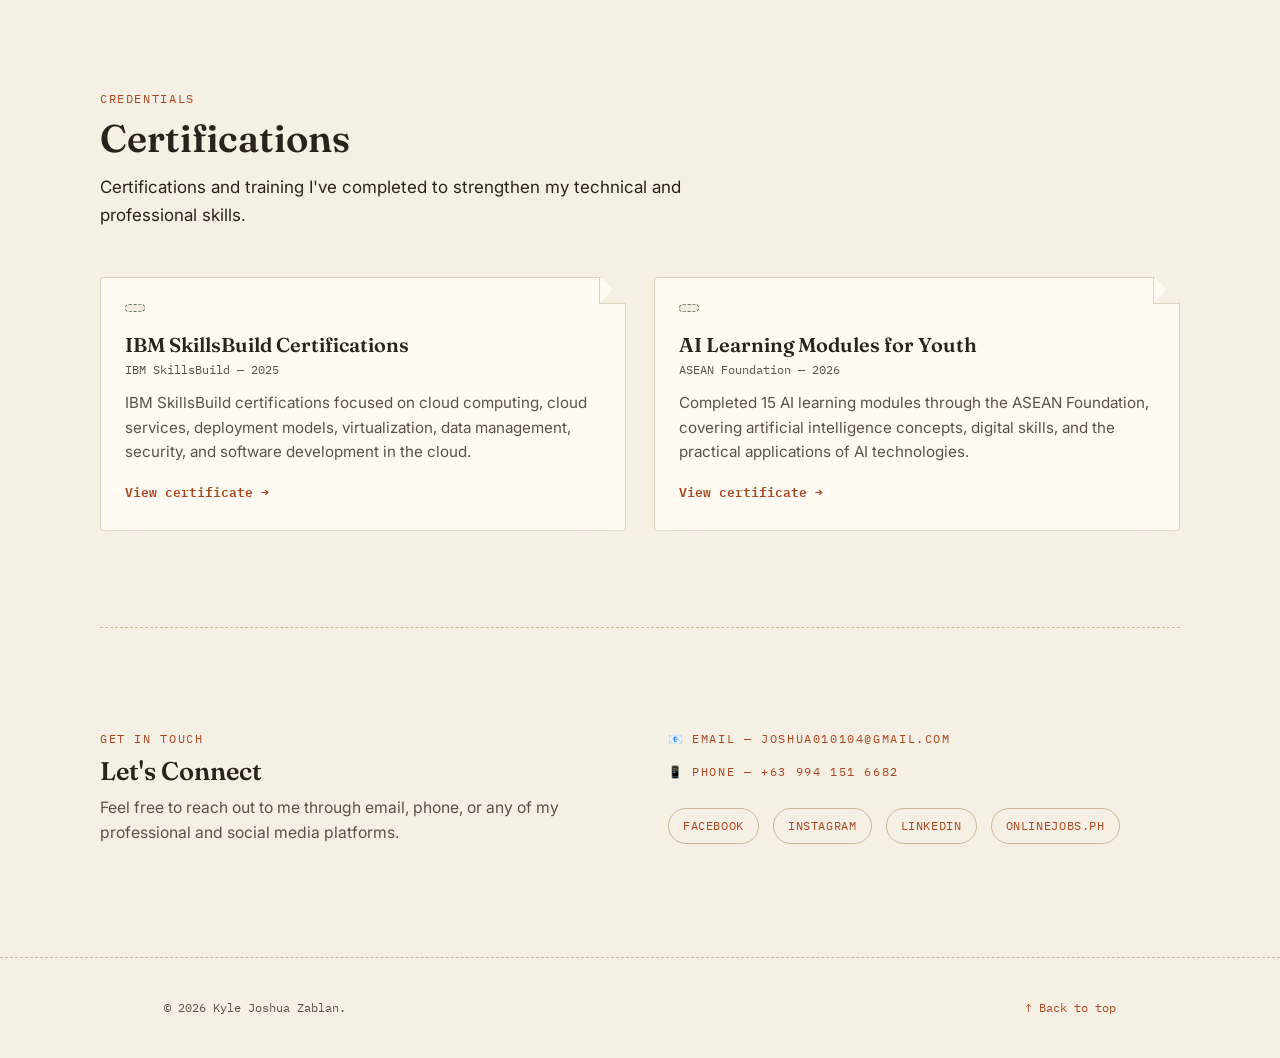
==== commit ae0b8d03: "Update index.html" ====
--- a/index.html
+++ b/index.html
@@ -263,14 +263,10 @@
 
     <div class="wf-contact-links">
 
-      <a class="wf-card-link" href="mailto:YOUR_EMAIL@gmail.com">
-        📧 Email — joshua010104@gmail.com
-      </a>
-
-      <a class="wf-card-link" href="tel:+63XXXXXXXXXX">
-        📱 Phone — +63 994 151 6682
-      </a>
-
+      <span class="wf-eyebrow">📧 Email — joshua010104@gmail.com</span>
+
+      <span class="wf-eyebrow">📱 Phone — +63 994 151 6682</span> 
+      
       <!-- Social Media -->
       <div class="wf-social">
 
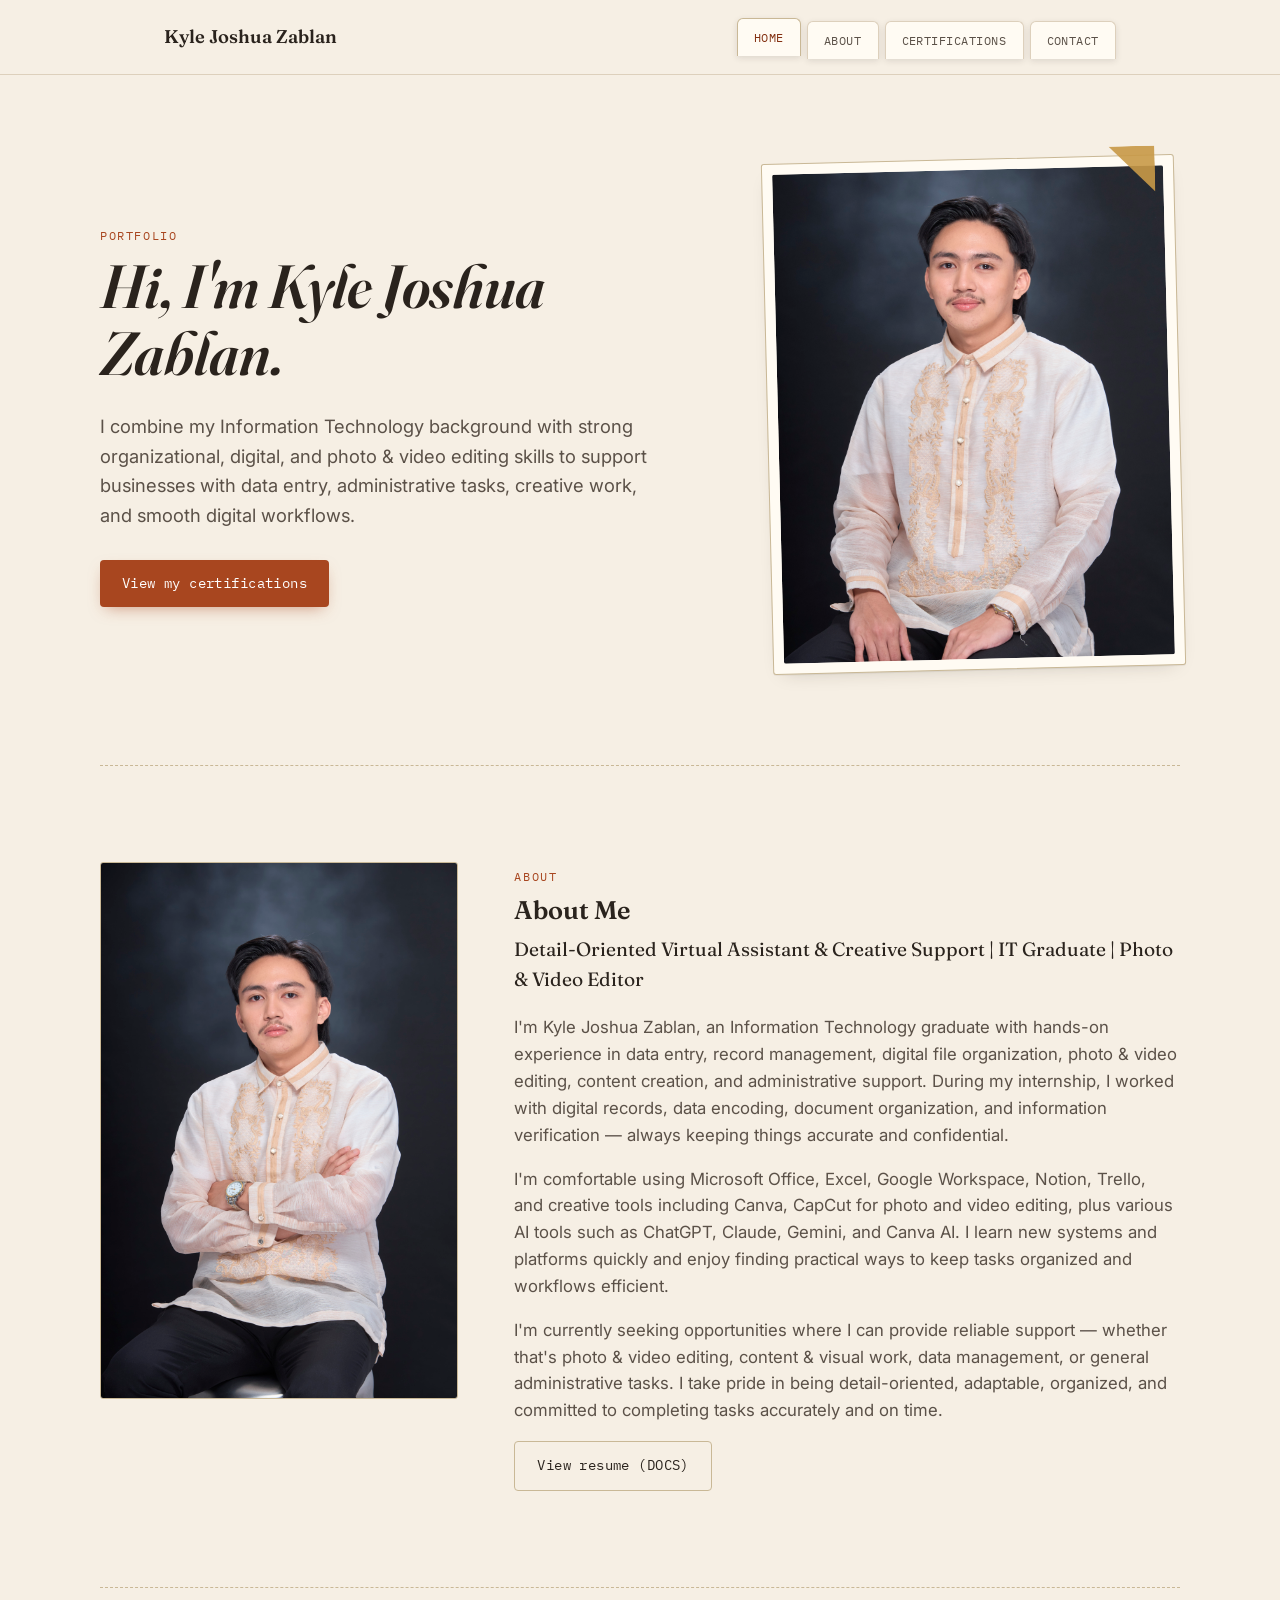
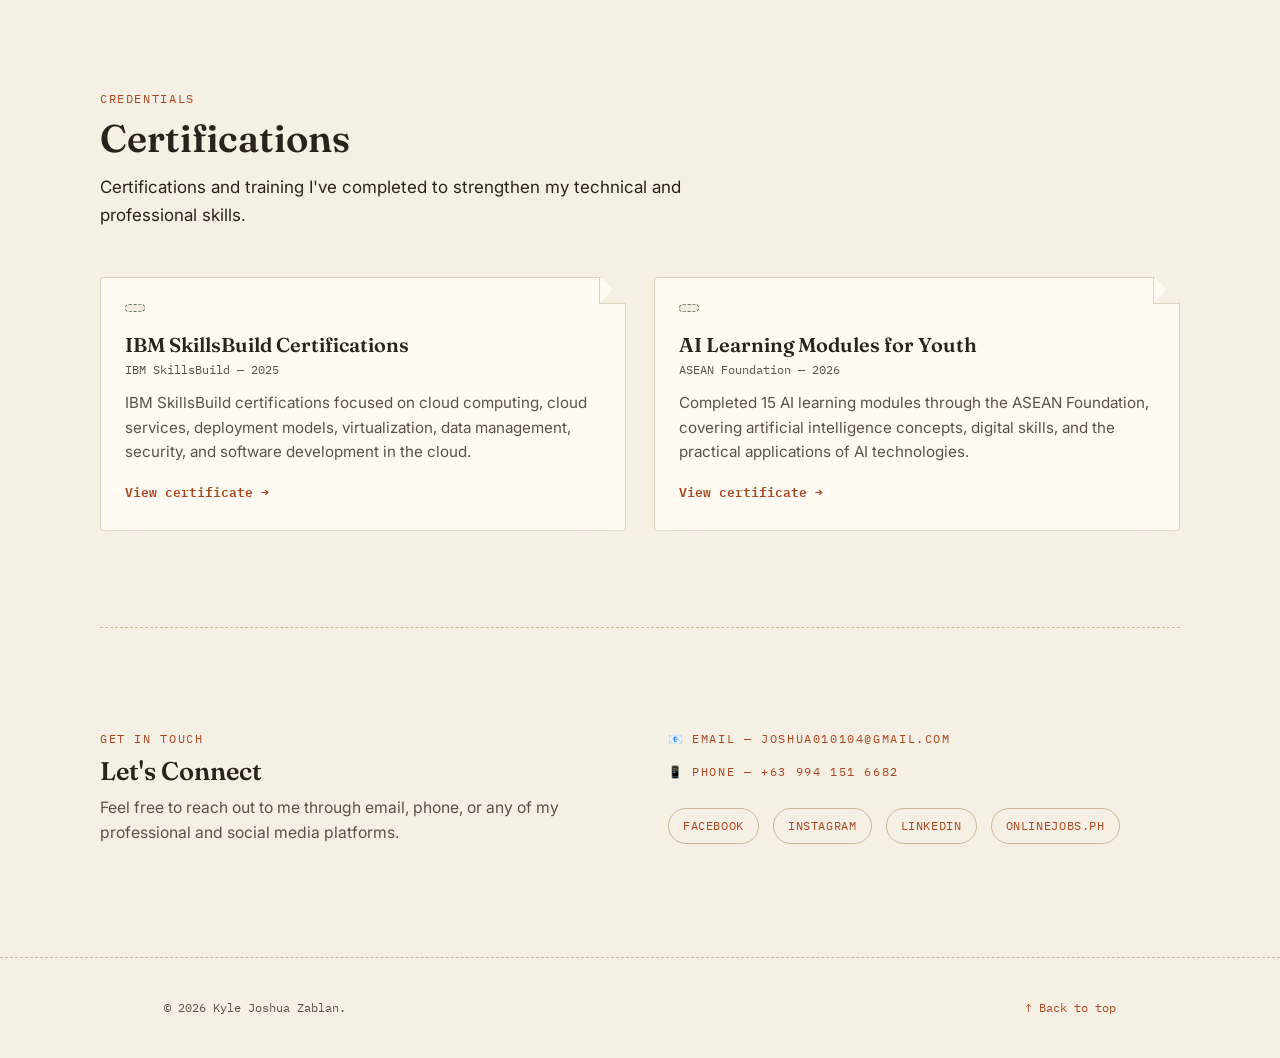
==== commit 7f1249e4: "Update index.html" ====
--- a/index.html
+++ b/index.html
@@ -41,8 +41,8 @@
       <span class="wf-eyebrow">Portfolio</span>
       <h1>Hi, I'm Kyle Joshua Zablan.</h1>
       <p class="wf-sub">
-        I combine my Information Technology background with strong organizational and digital skills to support 
-        businesses with data entry, administrative tasks, research, and digital workflows.
+        I combine my Information Technology background with strong organizational, digital, and photo & video editing
+           skills to support businesses with data entry, administrative tasks, creative work, and smooth digital workflows.
       </p>
       <a class="wf-btn" href="#certifications">View my certifications</a>
     </div>
@@ -69,21 +69,21 @@
 
         <div class="wf-about-bio">
           <p>
-            Detail-Oriented Virtual Assistant | IT Graduate | Data Entry & Administrative Support
+            Detail-Oriented Virtual Assistant & Creative Support | IT Graduate | Photo & Video Editor
           </p>
 
           <p>
-            I'm Kyle Joshua Zablan, an Information Technology graduate with hands-on experience in data entry, record management,
-            digital file organization, content creation, and administrative support. During my internship, I worked with digital records,
-            data encoding, document organization, and information verification while maintaining accuracy and confidentiality.</p>
+            I'm Kyle Joshua Zablan, an Information Technology graduate with hands-on experience in data entry, record management, digital file organization,
+               photo & video editing, content creation, and administrative support. During my internship, I worked with digital records, data encoding,
+               document organization, and information verification — always keeping things accurate and confidential.</p>
           <p>
-            I'm comfortable using Microsoft Office, Excel, Google Workspace, Canva, CapCut, Notion, Trello, and various AI tools such as
-            ChatGPT, Claude, Gemini, and Canva AI. I learn new systems quickly and enjoy finding practical ways to keep tasks organized 
-            and workflows efficient.</p>
+            I'm comfortable using Microsoft Office, Excel, Google Workspace, Notion, Trello, and creative tools including Canva, 
+               CapCut for photo and video editing, plus various AI tools such as ChatGPT, Claude, Gemini, and Canva AI. 
+               I learn new systems and platforms quickly and enjoy finding practical ways to keep tasks organized and workflows efficient.
+</p>
           <p>
-            I'm currently seeking opportunities where I can provide reliable virtual assistance, including data entry, email and message 
-            management, web research, spreadsheet updates, file organization, CRM updates, calendar management, and general administrative
-            support. I take pride in being detail-oriented, adaptable, organized, and committed to completing tasks accurately and on time.</p>
+            I'm currently seeking opportunities where I can provide reliable support — whether that's photo & video editing, content & visual work, data management,
+               or general administrative tasks. I take pride in being detail-oriented, adaptable, organized, and committed to completing tasks accurately and on time.</p>
         </div>
 
         <a class="wf-btn wf-btn-ghost"
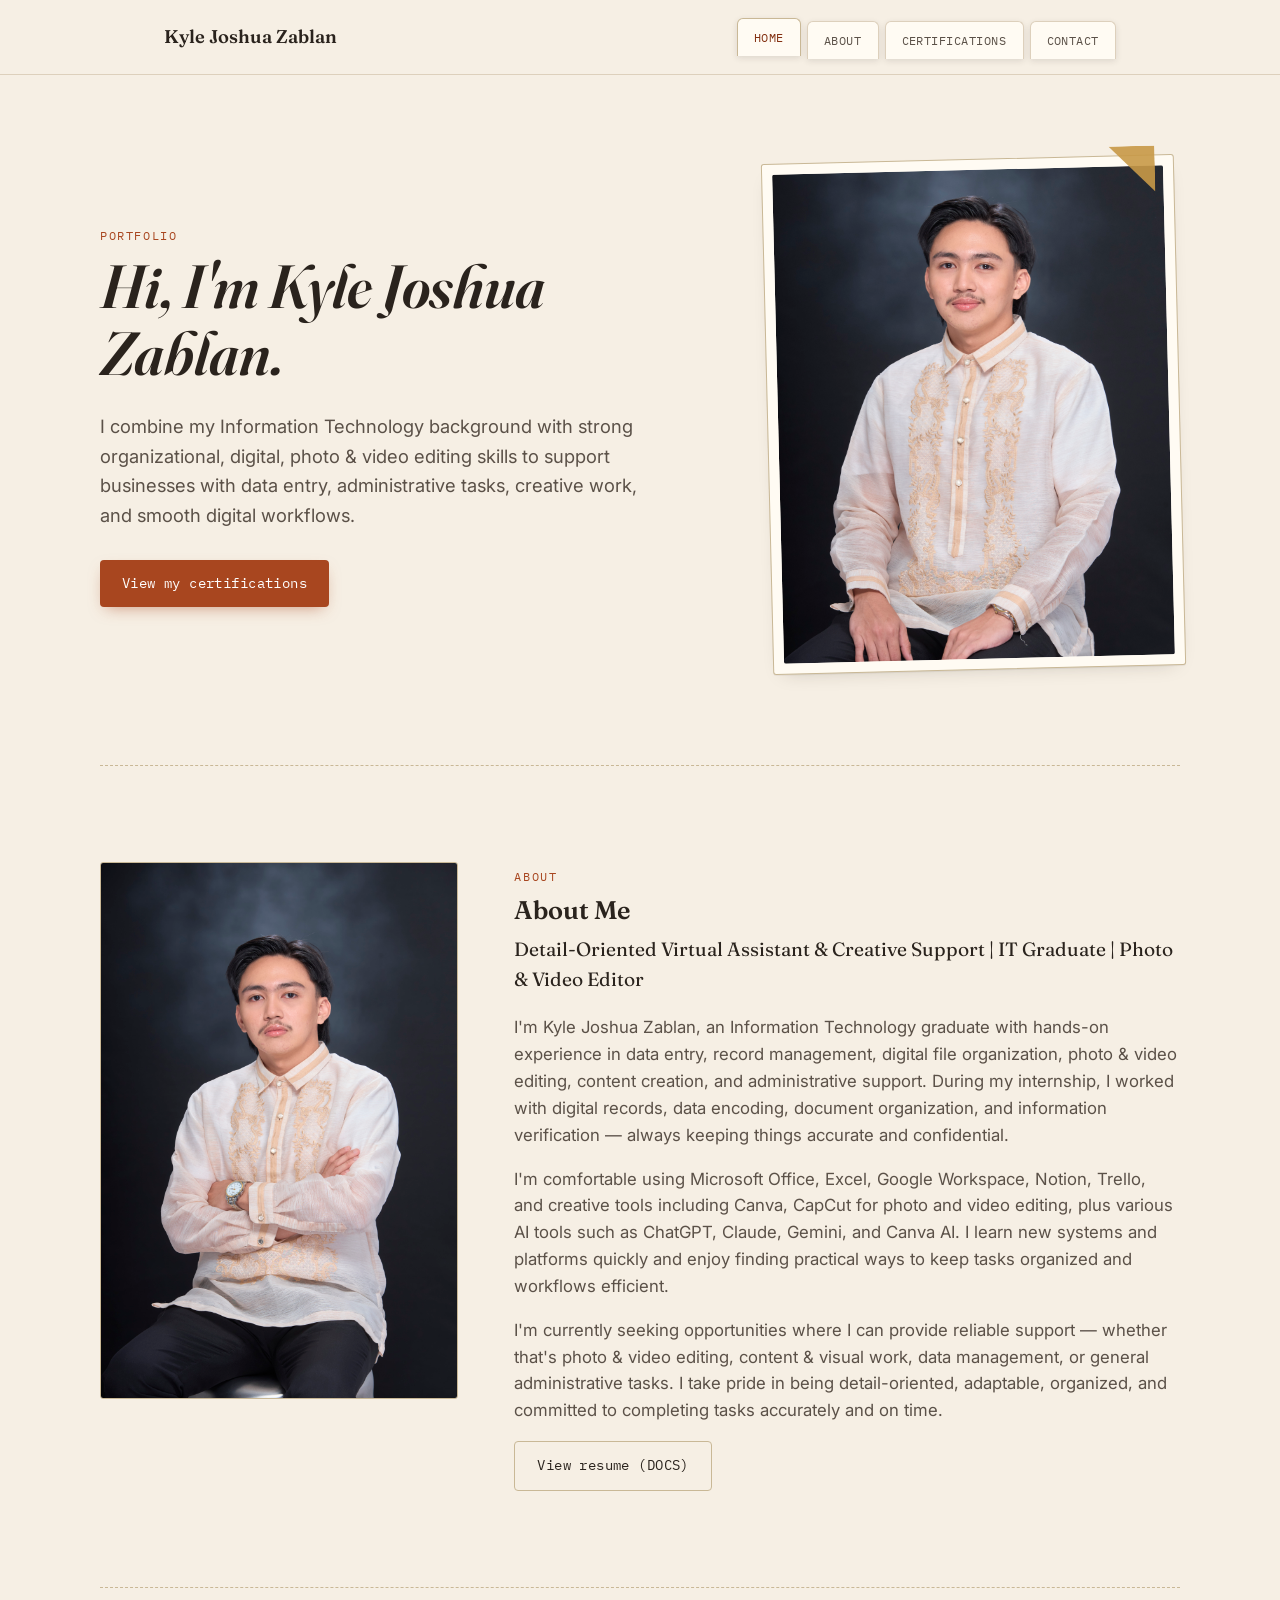
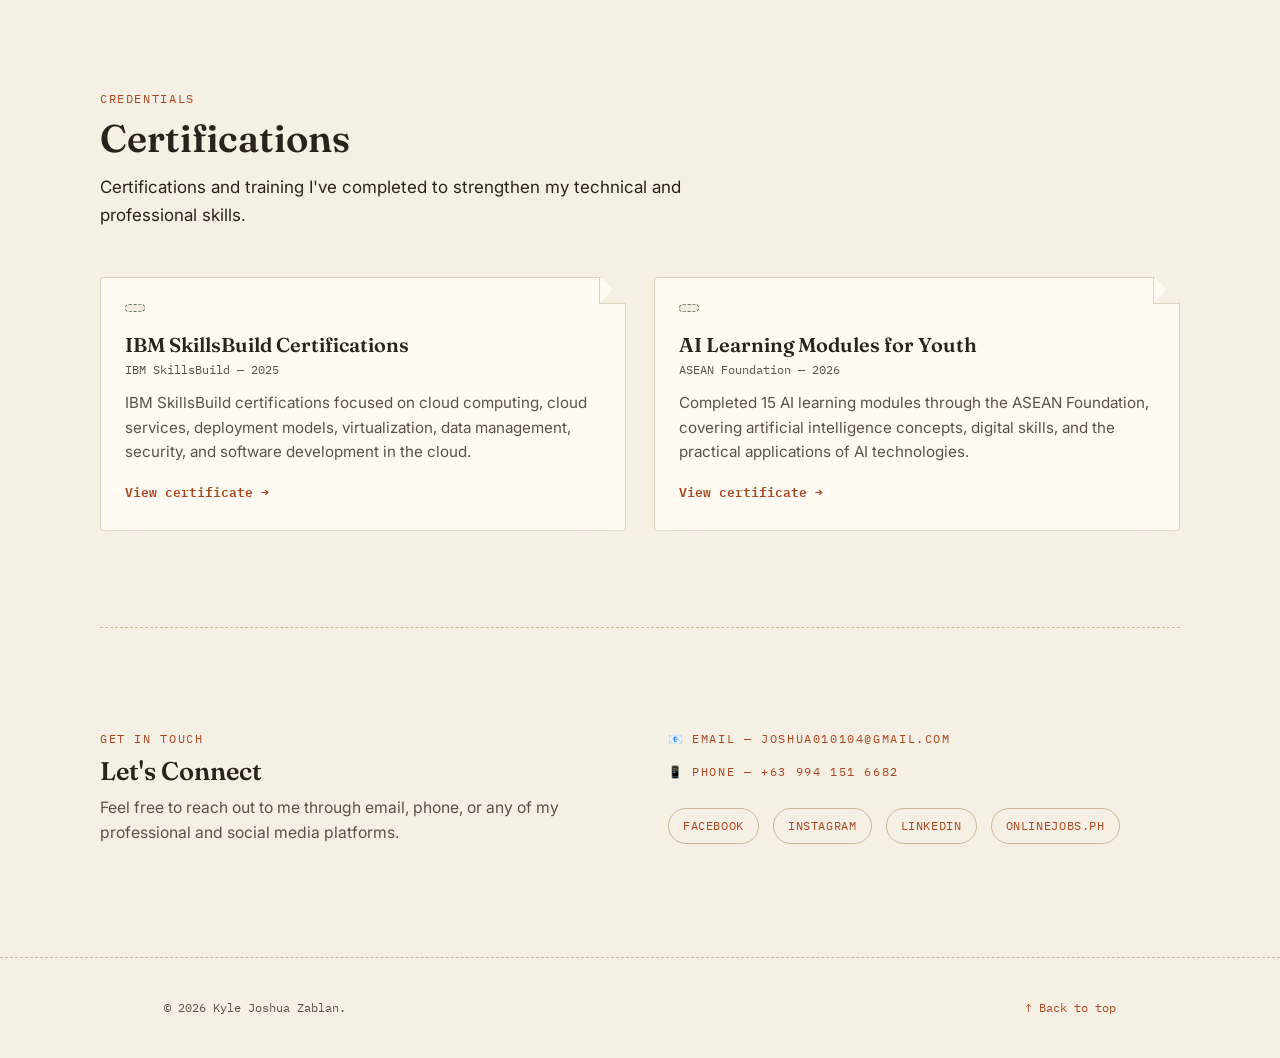
==== commit f62e17be: "Update index.html" ====
--- a/index.html
+++ b/index.html
@@ -41,7 +41,7 @@
       <span class="wf-eyebrow">Portfolio</span>
       <h1>Hi, I'm Kyle Joshua Zablan.</h1>
       <p class="wf-sub">
-        I combine my Information Technology background with strong organizational, digital, and photo & video editing
+        I combine my Information Technology background with strong organizational, digital, photo & video editing
            skills to support businesses with data entry, administrative tasks, creative work, and smooth digital workflows.
       </p>
       <a class="wf-btn" href="#certifications">View my certifications</a>
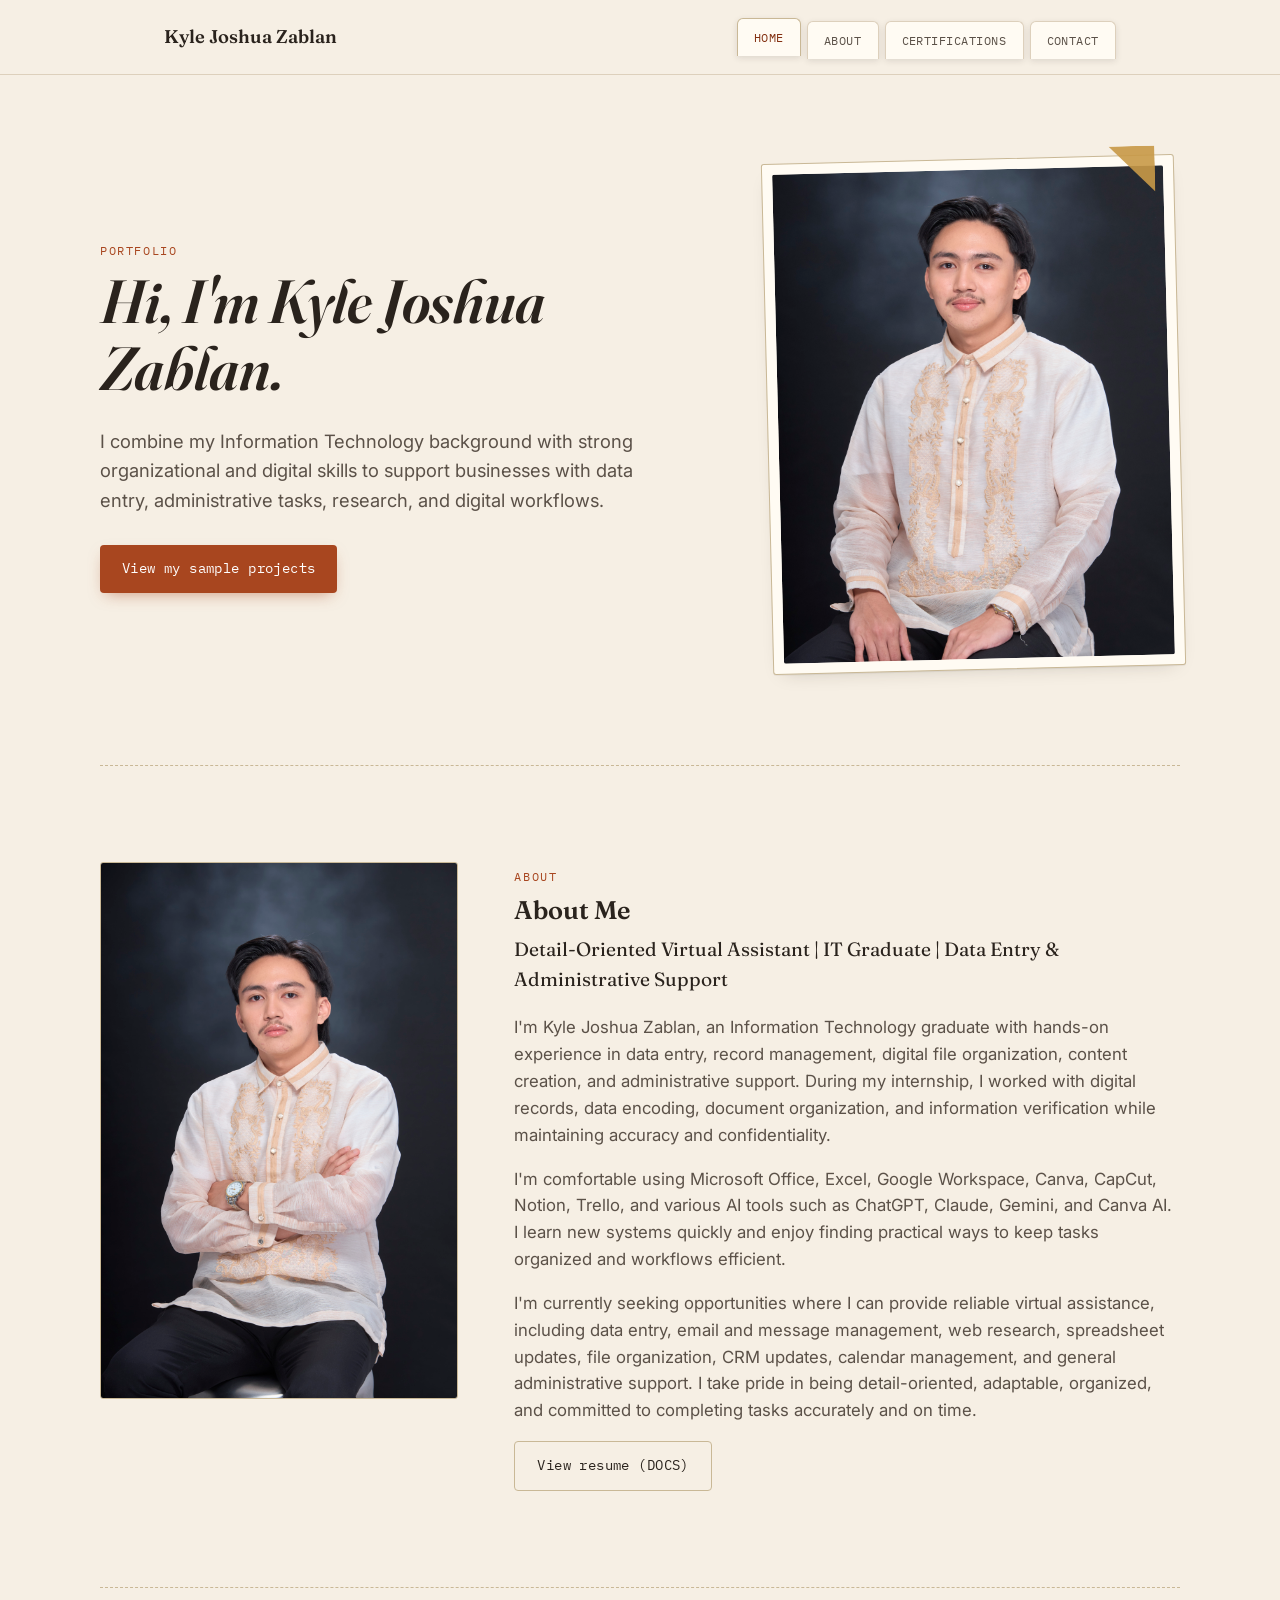
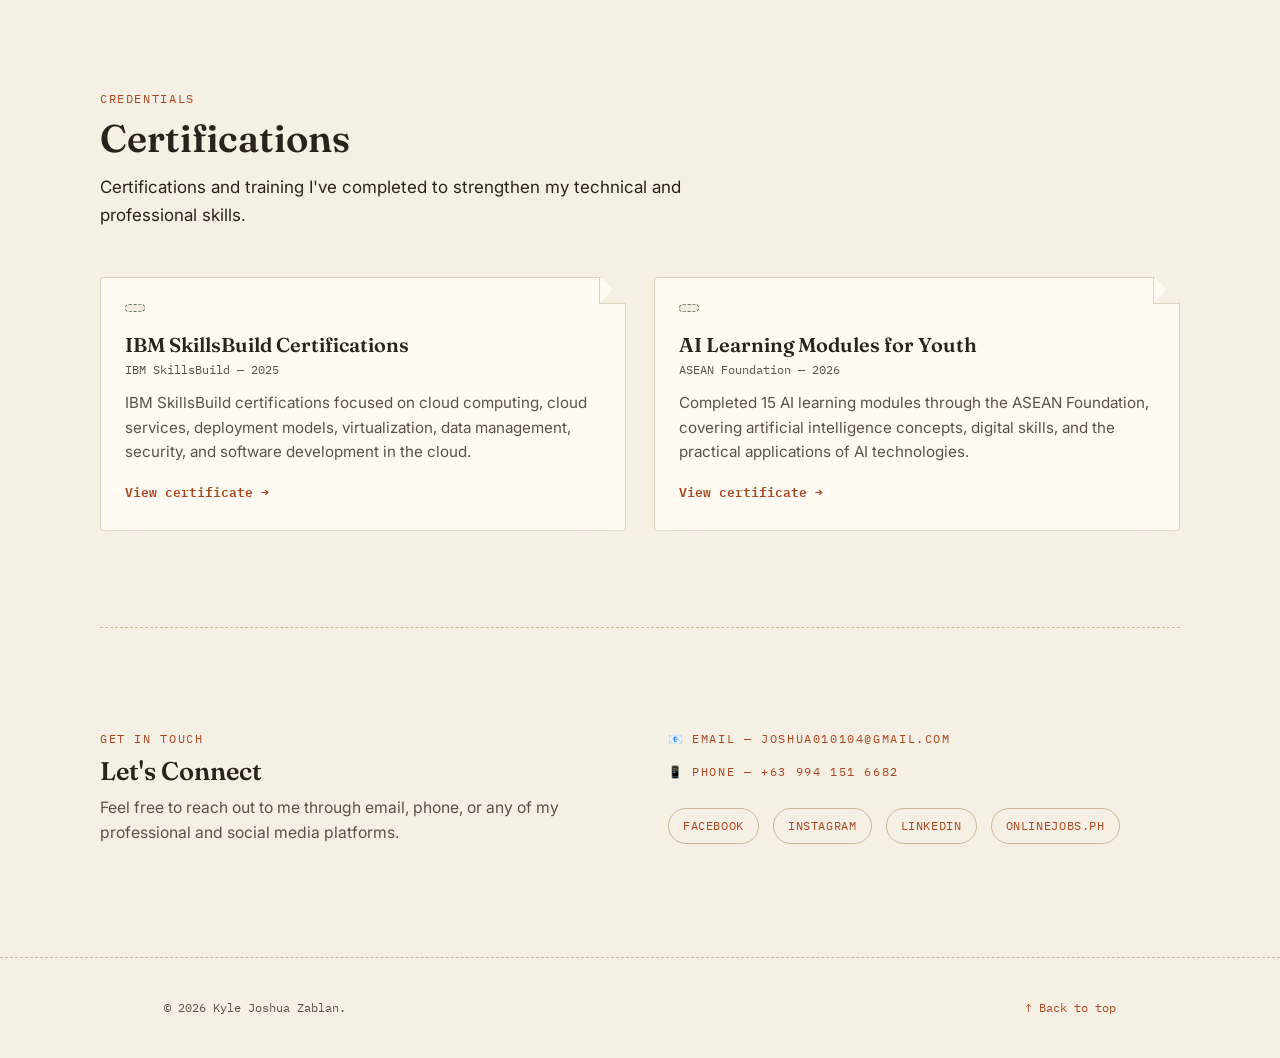
==== commit 37a6d5d7: "Update index.html" ====
--- a/index.html
+++ b/index.html
@@ -41,10 +41,10 @@
       <span class="wf-eyebrow">Portfolio</span>
       <h1>Hi, I'm Kyle Joshua Zablan.</h1>
       <p class="wf-sub">
-        I combine my Information Technology background with strong organizational, digital, photo & video editing
-           skills to support businesses with data entry, administrative tasks, creative work, and smooth digital workflows.
+        I combine my Information Technology background with strong organizational and digital skills to support 
+        businesses with data entry, administrative tasks, research, and digital workflows.
       </p>
-      <a class="wf-btn" href="#certifications">View my certifications</a>
+      <a class="wf-btn" href="projects.html"> View my sample projects </a>
     </div>
 
     <div class="wf-hero-photo">
@@ -69,21 +69,21 @@
 
         <div class="wf-about-bio">
           <p>
-            Detail-Oriented Virtual Assistant & Creative Support | IT Graduate | Photo & Video Editor
+            Detail-Oriented Virtual Assistant | IT Graduate | Data Entry & Administrative Support
           </p>
 
           <p>
-            I'm Kyle Joshua Zablan, an Information Technology graduate with hands-on experience in data entry, record management, digital file organization,
-               photo & video editing, content creation, and administrative support. During my internship, I worked with digital records, data encoding,
-               document organization, and information verification — always keeping things accurate and confidential.</p>
+            I'm Kyle Joshua Zablan, an Information Technology graduate with hands-on experience in data entry, record management,
+            digital file organization, content creation, and administrative support. During my internship, I worked with digital records,
+            data encoding, document organization, and information verification while maintaining accuracy and confidentiality.</p>
           <p>
-            I'm comfortable using Microsoft Office, Excel, Google Workspace, Notion, Trello, and creative tools including Canva, 
-               CapCut for photo and video editing, plus various AI tools such as ChatGPT, Claude, Gemini, and Canva AI. 
-               I learn new systems and platforms quickly and enjoy finding practical ways to keep tasks organized and workflows efficient.
-</p>
+            I'm comfortable using Microsoft Office, Excel, Google Workspace, Canva, CapCut, Notion, Trello, and various AI tools such as
+            ChatGPT, Claude, Gemini, and Canva AI. I learn new systems quickly and enjoy finding practical ways to keep tasks organized 
+            and workflows efficient.</p>
           <p>
-            I'm currently seeking opportunities where I can provide reliable support — whether that's photo & video editing, content & visual work, data management,
-               or general administrative tasks. I take pride in being detail-oriented, adaptable, organized, and committed to completing tasks accurately and on time.</p>
+            I'm currently seeking opportunities where I can provide reliable virtual assistance, including data entry, email and message 
+            management, web research, spreadsheet updates, file organization, CRM updates, calendar management, and general administrative
+            support. I take pride in being detail-oriented, adaptable, organized, and committed to completing tasks accurately and on time.</p>
         </div>
 
         <a class="wf-btn wf-btn-ghost"
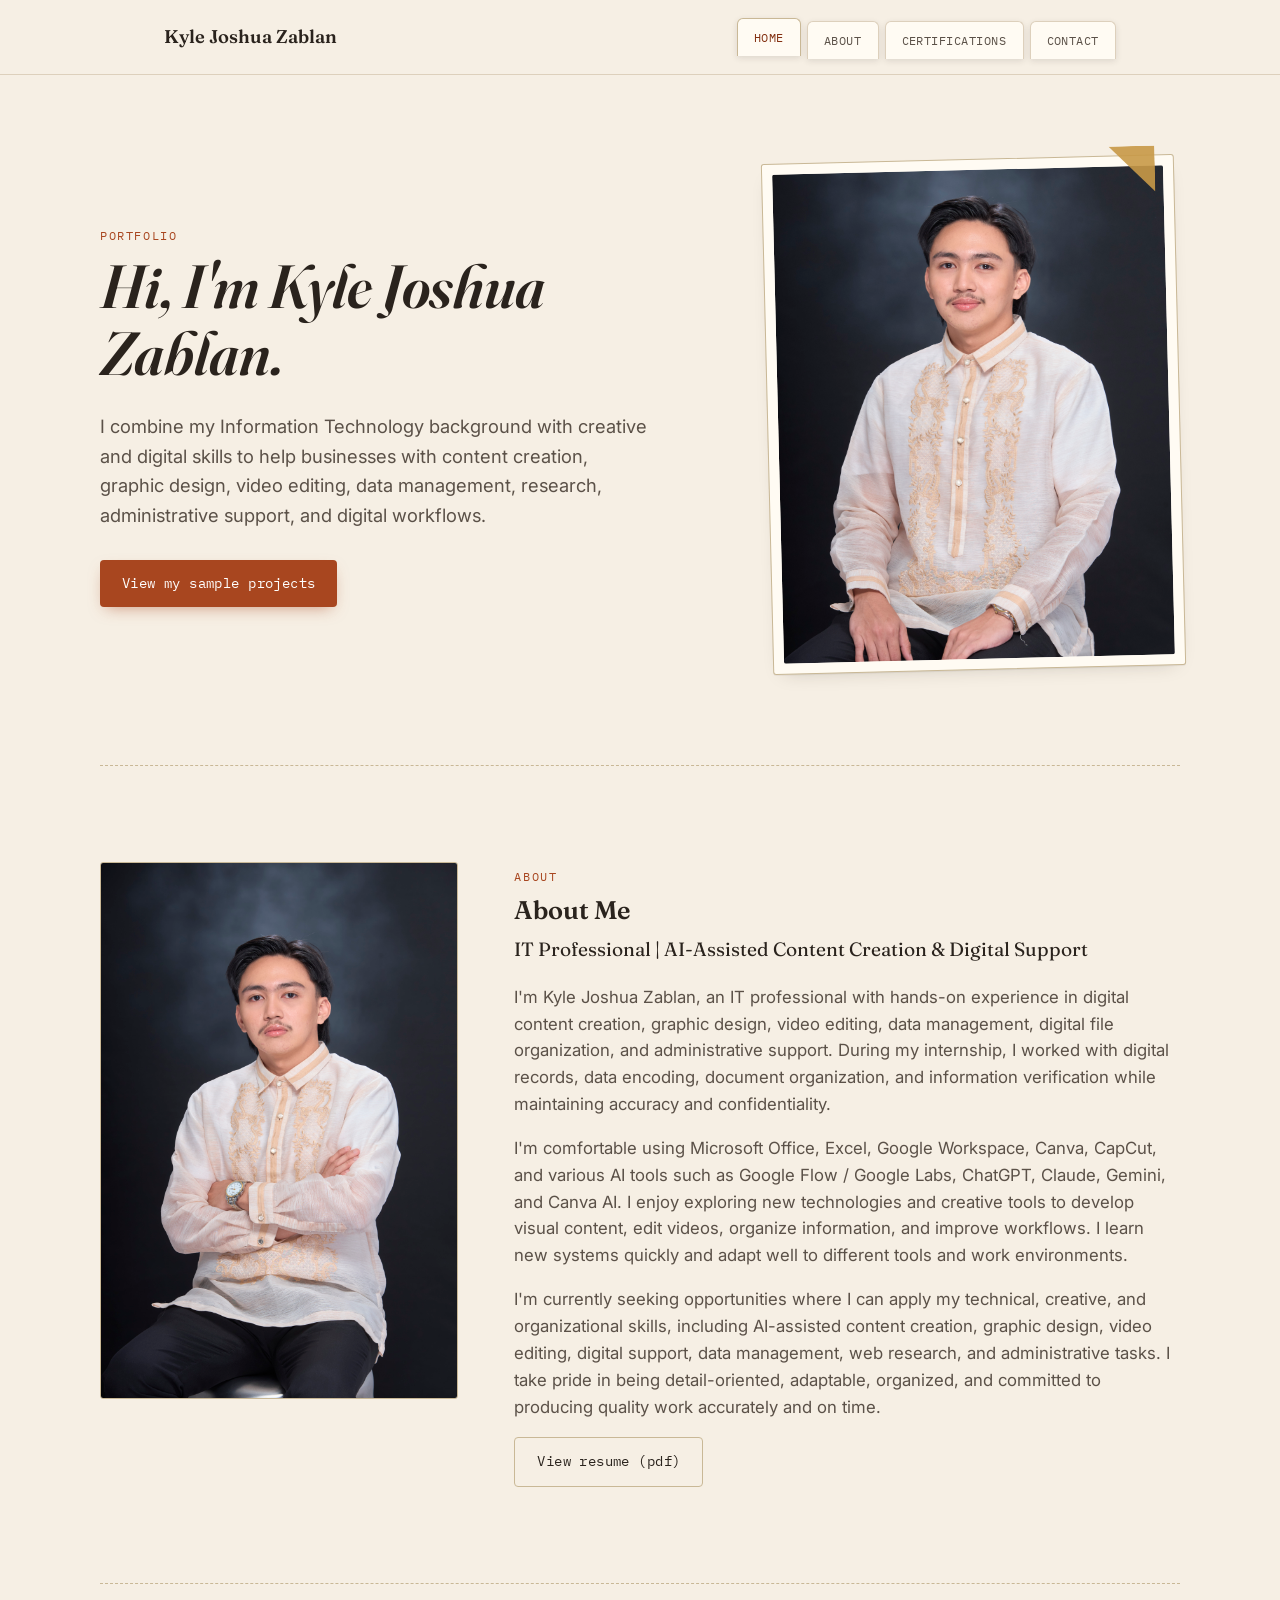
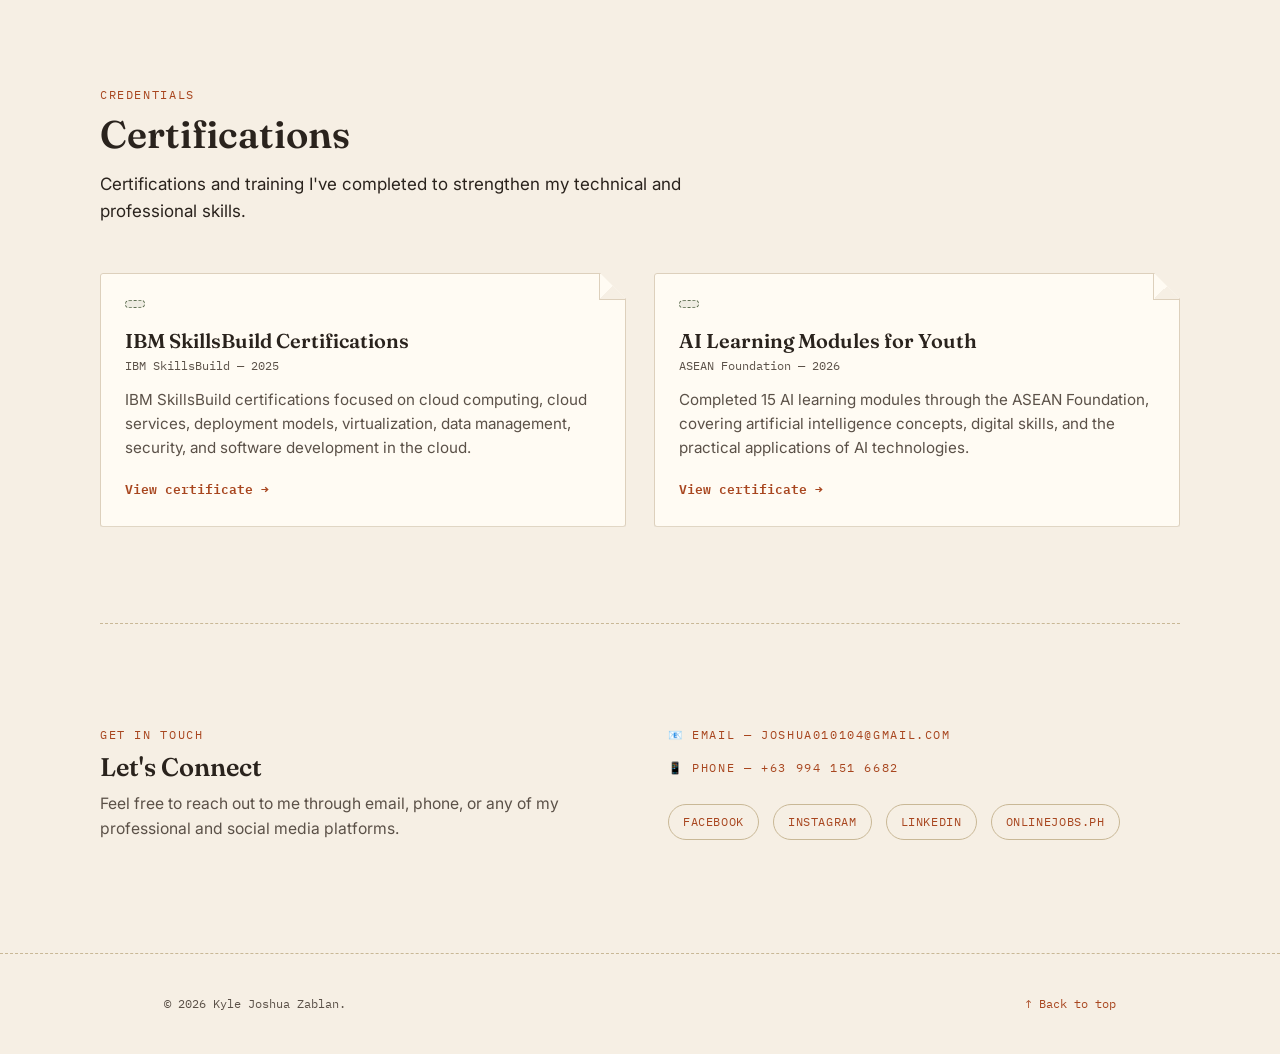
==== commit 9ae7becf: "Update index.html" ====
--- a/index.html
+++ b/index.html
@@ -41,8 +41,8 @@
       <span class="wf-eyebrow">Portfolio</span>
       <h1>Hi, I'm Kyle Joshua Zablan.</h1>
       <p class="wf-sub">
-        I combine my Information Technology background with strong organizational and digital skills to support 
-        businesses with data entry, administrative tasks, research, and digital workflows.
+        I combine my Information Technology background with creative and digital skills to help businesses with content creation,
+         graphic design, video editing, data management, research, administrative support, and digital workflows.
       </p>
       <a class="wf-btn" href="projects.html"> View my sample projects </a>
     </div>
@@ -69,28 +69,28 @@
 
         <div class="wf-about-bio">
           <p>
-            Detail-Oriented Virtual Assistant | IT Graduate | Data Entry & Administrative Support
+            IT Professional | AI-Assisted Content Creation & Digital Support
           </p>
 
           <p>
-            I'm Kyle Joshua Zablan, an Information Technology graduate with hands-on experience in data entry, record management,
-            digital file organization, content creation, and administrative support. During my internship, I worked with digital records,
+            I'm Kyle Joshua Zablan, an IT professional with hands-on experience in digital content creation, graphic design, video editing, 
+            data management, digital file organization, and administrative support. During my internship, I worked with digital records, 
             data encoding, document organization, and information verification while maintaining accuracy and confidentiality.</p>
           <p>
-            I'm comfortable using Microsoft Office, Excel, Google Workspace, Canva, CapCut, Notion, Trello, and various AI tools such as
-            ChatGPT, Claude, Gemini, and Canva AI. I learn new systems quickly and enjoy finding practical ways to keep tasks organized 
-            and workflows efficient.</p>
+            I'm comfortable using Microsoft Office, Excel, Google Workspace, Canva, CapCut, and various AI tools such as Google Flow / Google Labs, 
+            ChatGPT, Claude, Gemini, and Canva AI. I enjoy exploring new technologies and creative tools to develop visual content, edit videos,
+             organize information, and improve workflows. I learn new systems quickly and adapt well to different tools and work environments.</p>
           <p>
-            I'm currently seeking opportunities where I can provide reliable virtual assistance, including data entry, email and message 
-            management, web research, spreadsheet updates, file organization, CRM updates, calendar management, and general administrative
-            support. I take pride in being detail-oriented, adaptable, organized, and committed to completing tasks accurately and on time.</p>
+            I'm currently seeking opportunities where I can apply my technical, creative, and organizational skills, including AI-assisted content creation, 
+            graphic design, video editing, digital support, data management, web research, and administrative tasks. I take pride in being detail-oriented, 
+            adaptable, organized, and committed to producing quality work accurately and on time.</p>
         </div>
 
         <a class="wf-btn wf-btn-ghost"
-           href="https://docs.google.com/document/d/1jFrZk2S_K6c-Wsl9xhwJBnlsjXEmXntvbH7w4dUqqzw/edit?usp=sharing"
-           target="_blank"
-           rel="noopener">
-          View resume (DOCS)
+           href="ZABLAN CV_AUG 2026 (1).pdf"
+           target="_blank"
+           rel="noopener">
+          View resume (pdf)
         </a>
       </div>
 
